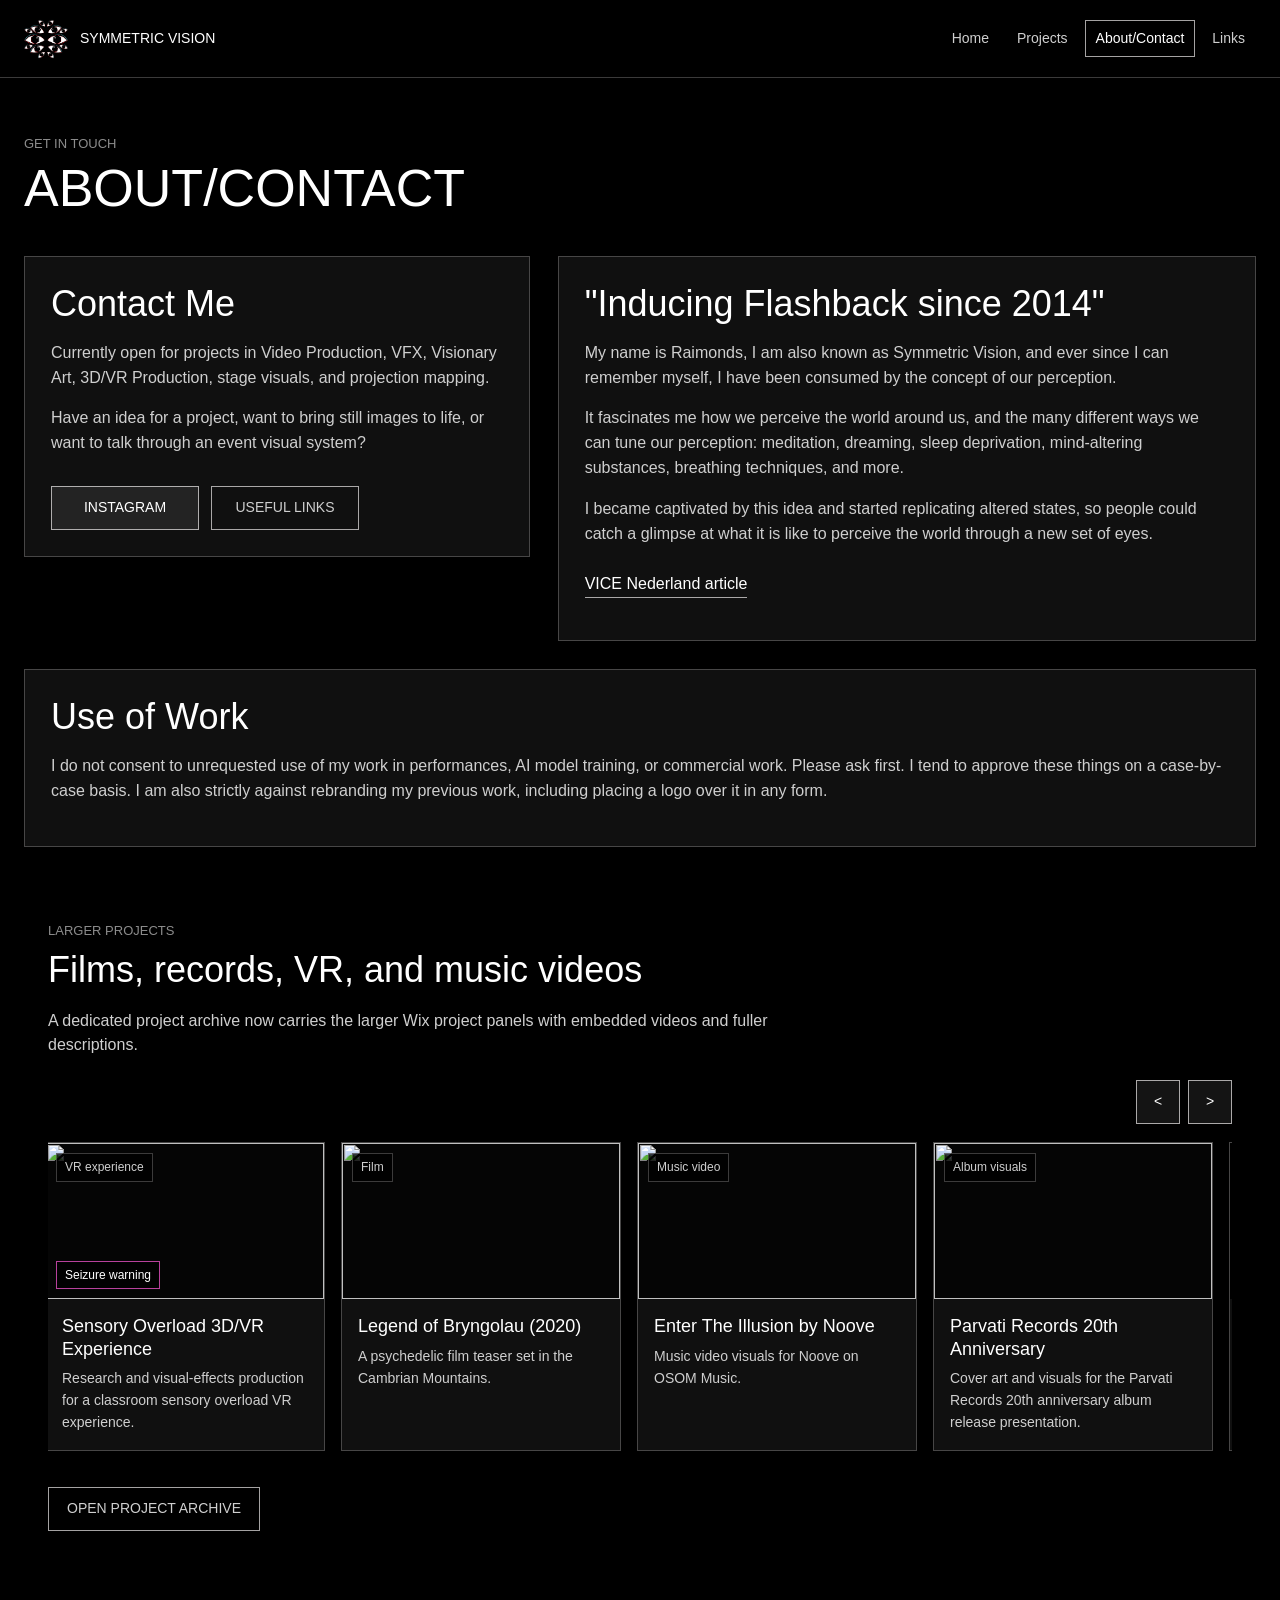
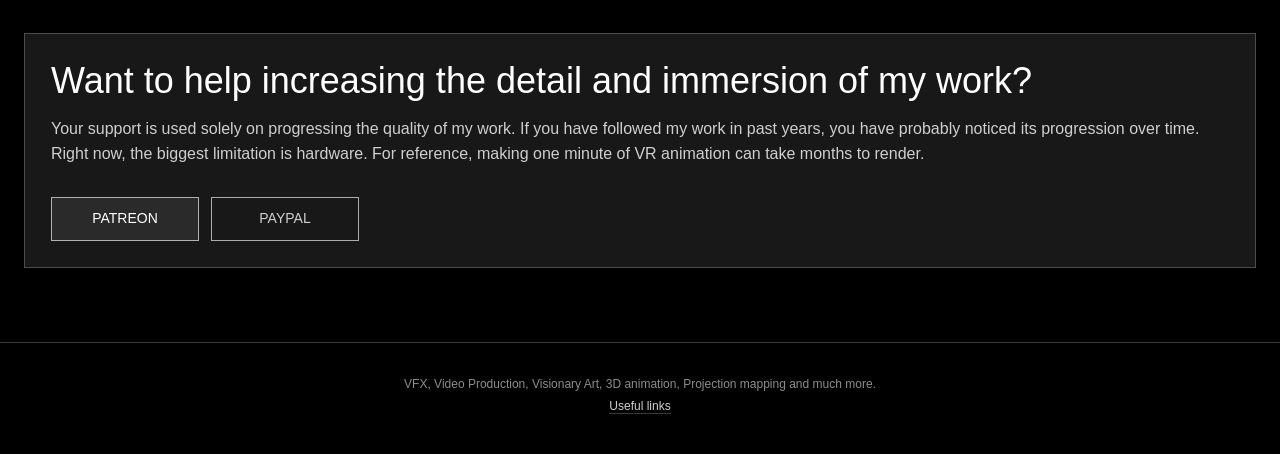
==== about-contact.html @ 10bd8a61 "Handle blocked project video embeds" ====
<!doctype html>
<html lang="en">
  <head>
    <meta charset="utf-8">
    <meta name="viewport" content="width=device-width, initial-scale=1">
    <title>About/Contact | Symmetric Vision</title>
    <meta name="description" content="About Symmetric Vision and contact links for projects in video production, VFX, visionary art, 3D, VR, and projection mapping.">
    <link rel="icon" href="Symmetric%20Vision%20logo.png">
    <link rel="stylesheet" href="styles.css?v=20260602-projects-embed-fallback">
    <script src="scripts/video-carousel.js?v=20260602-projects-page-2" defer></script>
  </head>
  <body>
    <a class="skip-link" href="#main">Skip to content</a>
    <header class="site-header">
      <a class="site-mark" href="index.html" aria-label="Symmetric Vision home">
        <img src="Symmetric%20Vision%20logo.png" alt="">
        <span>Symmetric Vision</span>
      </a>
      <nav class="site-nav" aria-label="Primary">
        <a href="index.html">Home</a>
        <a href="projects.html">Projects</a>
        <a href="about-contact.html" aria-current="page">About/Contact</a>
        <a href="links.html">Links</a>
      </nav>
    </header>

    <main id="main" class="page-shell">
      <section class="page-title">
        <p class="eyebrow">Get in Touch</p>
        <h1>About/Contact</h1>
      </section>

      <section class="contact-grid">
        <div class="contact-card">
          <h2>Contact Me</h2>
          <p>Currently open for projects in Video Production, VFX, Visionary Art, 3D/VR Production, stage visuals, and projection mapping.</p>
          <p>Have an idea for a project, want to bring still images to life, or want to talk through an event visual system?</p>
          <div class="button-row">
            <a class="button-link" href="https://www.instagram.com/inner.reflection/" target="_blank" rel="noopener noreferrer">Instagram</a>
            <a class="button-link button-link--quiet" href="links.html">Useful links</a>
          </div>
        </div>

        <article class="bio-copy">
          <h2>"Inducing Flashback since 2014"</h2>
          <p>My name is Raimonds, I am also known as Symmetric Vision, and ever since I can remember myself, I have been consumed by the concept of our perception.</p>
          <p>It fascinates me how we perceive the world around us, and the many different ways we can tune our perception: meditation, dreaming, sleep deprivation, mind-altering substances, breathing techniques, and more.</p>
          <p>I became captivated by this idea and started replicating altered states, so people could catch a glimpse at what it is like to perceive the world through a new set of eyes.</p>
          <p><a class="text-link" href="https://www.vice.com/nl/article/a3q3v4/gifjes-hoe-psychedelische-trip-eruitziet" target="_blank" rel="noopener noreferrer">VICE Nederland article</a></p>
        </article>
      </section>

      <section class="rights-note">
        <h2>Use of Work</h2>
        <p>I do not consent to unrequested use of my work in performances, AI model training, or commercial work. Please ask first. I tend to approve these things on a case-by-case basis. I am also strictly against rebranding my previous work, including placing a logo over it in any form.</p>
      </section>

      <section class="section-shell">
        <div class="section-heading">
          <p class="eyebrow">Larger projects</p>
          <h2>Films, records, VR, and music videos</h2>
        </div>
        <p class="section-lede">A dedicated project archive now carries the larger Wix project panels with embedded videos and fuller descriptions.</p>
        <div data-video-carousel="projects"></div>
        <a class="button-link button-link--quiet section-action" href="projects.html">Open project archive</a>
      </section>

      <section class="support-section">
        <h2>Want to help increasing the detail and immersion of my work?</h2>
        <p>Your support is used solely on progressing the quality of my work. If you have followed my work in past years, you have probably noticed its progression over time. Right now, the biggest limitation is hardware. For reference, making one minute of VR animation can take months to render.</p>
        <div class="button-row">
          <a class="button-link" href="https://www.patreon.com/symmetricvision" target="_blank" rel="noopener noreferrer">Patreon</a>
          <a class="button-link button-link--quiet" href="https://paypal.me/envisionsymmetry" target="_blank" rel="noopener noreferrer">PayPal</a>
        </div>
      </section>
    </main>

    <footer class="site-footer">
      <p>VFX, Video Production, Visionary Art, 3D animation, Projection mapping and much more.</p>
      <p><a href="links.html">Useful links</a></p>
    </footer>
  </body>
</html>
---- styles.css ----
:root {
  color-scheme: dark;
  --bg: #000000;
  --surface: #101010;
  --surface-strong: #181818;
  --text: #ffffff;
  --text-soft: #cfcfcf;
  --muted: #8c8c8c;
  --line: rgba(244, 240, 240, 0.24);
  --line-strong: rgba(244, 240, 240, 0.68);
  --cyan: #77f7ff;
  --magenta: #ff5bd8;
  --green: #89ff9a;
  --max: 1320px;
  --gutter: 24px;
}

* {
  box-sizing: border-box;
}

html {
  min-width: 320px;
  background: var(--bg);
}

body {
  margin: 0;
  overflow-x: hidden;
  background: var(--bg);
  color: var(--text);
  font-family: Avenir Next, Avenir, Helvetica Neue, Helvetica, Arial, sans-serif;
  font-size: 16px;
  line-height: 1.55;
}

img,
video {
  max-width: 100%;
  display: block;
}

a {
  color: inherit;
  text-decoration: none;
}

a:hover {
  color: var(--text);
}

:focus-visible {
  outline: 2px solid var(--cyan);
  outline-offset: 4px;
}

.skip-link {
  position: fixed;
  left: 16px;
  top: 16px;
  z-index: 100;
  padding: 10px 14px;
  background: var(--text);
  color: var(--bg);
  transform: translateY(-160%);
}

.skip-link:focus {
  transform: translateY(0);
}

.site-header {
  position: sticky;
  top: 0;
  z-index: 30;
  display: flex;
  align-items: center;
  justify-content: space-between;
  gap: 20px;
  min-height: 78px;
  padding: 14px max(var(--gutter), calc((100vw - var(--max)) / 2));
  border-bottom: 1px solid var(--line);
  background: rgba(0, 0, 0, 0.88);
  backdrop-filter: blur(10px);
}

.site-mark {
  display: inline-flex;
  align-items: center;
  gap: 12px;
  min-width: 0;
  font-size: 14px;
  text-transform: uppercase;
}

.site-mark img {
  width: 44px;
  height: 44px;
  object-fit: contain;
}

.site-mark span {
  white-space: nowrap;
}

.site-nav {
  display: flex;
  align-items: center;
  justify-content: flex-end;
  gap: 6px;
  flex-wrap: wrap;
}

.site-nav a {
  min-height: 36px;
  display: inline-flex;
  align-items: center;
  padding: 7px 10px;
  border: 1px solid transparent;
  color: var(--text-soft);
  font-size: 14px;
}

.site-nav a:hover,
.site-nav a[aria-current="page"] {
  border-color: var(--line-strong);
  color: var(--text);
}

.hero {
  position: relative;
  min-height: 78svh;
  overflow: hidden;
  display: grid;
  place-items: center;
  border-bottom: 1px solid var(--line);
}

.hero__video,
.hero__shade {
  position: absolute;
  inset: 0;
  width: 100%;
  height: 100%;
}

.hero__video {
  object-fit: cover;
  opacity: 1;
  filter: saturate(1.55) contrast(1.18) brightness(1.08);
}

.hero__shade {
  background: rgba(0, 0, 0, 0.18);
}

.hero__content {
  position: relative;
  z-index: 1;
  width: min(760px, calc(100% - 40px));
  margin: 64px auto;
  text-align: center;
}

.hero__logo {
  width: 176px;
  height: 176px;
  object-fit: contain;
  margin: 0 auto 28px;
}

.hero h1,
.page-title h1,
.link-hub h1 {
  margin: 0;
  font-weight: 300;
  font-size: 64px;
  line-height: 1;
  text-transform: uppercase;
}

.hero h1 {
  text-shadow:
    -0.08em -0.055em 0 rgba(105, 0, 0, 0.56),
    0.07em 0.06em 0 rgba(0, 72, 88, 0.62),
    0 2px 18px rgba(0, 0, 0, 0.82);
}

.hero p {
  text-shadow: 0 2px 18px rgba(0, 0, 0, 0.82);
}

.hero p {
  margin: 18px 0 0;
  color: var(--text-soft);
  font-size: 20px;
}

.hero__actions,
.button-row {
  display: flex;
  justify-content: center;
  align-items: center;
  gap: 12px;
  flex-wrap: wrap;
  margin-top: 30px;
}

.button-link,
.carousel-button {
  min-height: 44px;
  display: inline-flex;
  align-items: center;
  justify-content: center;
  border: 1px solid var(--line-strong);
  background: rgba(255, 255, 255, 0.08);
  color: var(--text);
  font: inherit;
  font-size: 14px;
  cursor: pointer;
  transition: background 160ms ease, border-color 160ms ease, transform 160ms ease;
}

.button-link {
  min-width: 148px;
  padding: 10px 18px;
  text-transform: uppercase;
}

.button-link--quiet {
  background: transparent;
  color: var(--text-soft);
}

.button-link:hover,
.carousel-button:hover {
  background: rgba(255, 255, 255, 0.16);
  border-color: var(--text);
}

.notice-band {
  max-width: var(--max);
  margin: 0 auto;
  padding: 18px var(--gutter);
  color: var(--text-soft);
  font-size: 14px;
}

.notice-band p {
  margin: 0;
  padding: 12px 16px;
  border: 1px solid rgba(255, 91, 216, 0.46);
  background: rgba(255, 91, 216, 0.08);
}

.section-shell,
.page-shell,
.split-section,
.links-page {
  max-width: var(--max);
  margin: 0 auto;
  padding: 74px var(--gutter);
}

.section-heading {
  margin-bottom: 18px;
}

.section-lede,
.page-lede {
  max-width: 760px;
  margin: 0 0 22px;
  color: var(--text-soft);
}

.section-action {
  margin-top: 18px;
}

.section-heading h2,
.split-section h2,
.contact-card h2,
.bio-copy h2,
.rights-note h2,
.support-section h2,
.project-showcase__content h2 {
  margin: 0;
  font-weight: 300;
  font-size: 36px;
  line-height: 1.16;
}

.eyebrow {
  margin: 0 0 8px;
  color: var(--muted);
  font-size: 13px;
  text-transform: uppercase;
}

.video-carousel {
  position: relative;
}

.video-carousel--shorts .video-carousel__track {
  grid-auto-columns: minmax(190px, 21%);
}

.video-carousel--shorts .video-card__body h3 {
  font-size: 16px;
}

.carousel-toolbar {
  display: flex;
  justify-content: flex-end;
  gap: 8px;
  margin: 0 0 16px;
}

.carousel-button {
  width: 44px;
  padding: 0;
}

.project-showcase {
  display: grid;
  gap: 18px;
}

.project-showcase__stage {
  display: grid;
  grid-template-columns: minmax(0, 1.35fr) minmax(360px, 0.65fr);
  gap: 34px;
  align-items: center;
  padding: 28px;
  border: 1px solid var(--line);
  background: var(--surface);
}

.project-showcase__media {
  position: relative;
  aspect-ratio: 16 / 9;
  overflow: hidden;
  background: #050505;
}

.project-showcase__media-link,
.project-showcase__media-link img,
.project-showcase__player,
.project-showcase__player iframe {
  position: absolute;
  inset: 0;
  width: 100%;
  height: 100%;
}

.project-showcase__media-link {
  display: block;
  color: inherit;
}

.project-showcase__media-link img {
  object-fit: cover;
}

.project-showcase__media-link--external img {
  opacity: 0.76;
}

.project-showcase__media-link--external::before {
  content: "";
  position: absolute;
  inset: 0;
  background: rgba(0, 0, 0, 0.2);
}

.project-showcase__external-cta {
  position: absolute;
  left: 50%;
  top: 50%;
  display: inline-flex;
  align-items: center;
  gap: 10px;
  min-height: 44px;
  padding: 10px 16px;
  border: 1px solid var(--line-strong);
  background: rgba(0, 0, 0, 0.72);
  color: var(--text);
  font-size: 15px;
  text-transform: uppercase;
  transform: translate(-50%, -50%);
  transition: border-color 160ms ease, background-color 160ms ease;
}

.project-showcase__external-cta::before {
  content: "";
  width: 0;
  height: 0;
  border-block: 8px solid transparent;
  border-left: 13px solid currentColor;
}

.project-showcase__media-link--external:hover .project-showcase__external-cta,
.project-showcase__media-link--external:focus-visible .project-showcase__external-cta {
  border-color: var(--text);
  background: rgba(0, 0, 0, 0.86);
}

.project-showcase__player {
  z-index: 1;
  opacity: 0;
  pointer-events: none;
  transition: opacity 160ms ease;
}

.project-showcase__media.is-previewing .project-showcase__player {
  opacity: 1;
}

.project-showcase__player iframe {
  border: 0;
}

.project-showcase__content {
  min-width: 0;
  display: flex;
  flex-direction: column;
  justify-content: flex-start;
  padding: 0;
}

.project-showcase__summary {
  color: var(--text);
  font-size: 18px;
}

.project-showcase__content p:not(.eyebrow) {
  color: var(--text-soft);
  font-size: 15px;
  line-height: 1.45;
}

.project-showcase__content .button-link {
  align-self: flex-start;
  margin-top: 12px;
}

.project-showcase__controls {
  display: flex;
  justify-content: flex-end;
  gap: 8px;
}

.project-selector {
  display: grid;
  grid-template-columns: repeat(6, minmax(0, 1fr));
  gap: 10px;
}

.project-selector__button {
  min-height: 112px;
  display: grid;
  align-content: start;
  gap: 8px;
  padding: 14px;
  border: 1px solid var(--line);
  background: var(--surface);
  color: var(--text-soft);
  font: inherit;
  text-align: left;
  cursor: pointer;
}

.project-selector__button span,
.project-selector__button em {
  color: var(--muted);
  font-size: 12px;
  font-style: normal;
}

.project-selector__button strong {
  color: var(--text);
  font-size: 15px;
  font-weight: 400;
  line-height: 1.25;
}

.project-selector__button.is-active,
.project-selector__button:hover {
  border-color: var(--line-strong);
  background: var(--surface-strong);
}

.video-carousel__track {
  display: grid;
  grid-auto-flow: column;
  grid-auto-columns: minmax(280px, 34%);
  gap: 16px;
  overflow-x: auto;
  overscroll-behavior-inline: contain;
  scroll-padding-inline: 2px;
  padding: 2px 2px 18px;
}

.video-carousel__track::-webkit-scrollbar {
  height: 8px;
}

.video-carousel__track::-webkit-scrollbar-track {
  background: var(--surface);
}

.video-carousel__track::-webkit-scrollbar-thumb {
  background: var(--line-strong);
}

.video-card {
  min-width: 0;
  display: grid;
  grid-template-rows: auto 1fr;
  border: 1px solid var(--line);
  background: var(--surface);
  transition: border-color 160ms ease, transform 160ms ease;
}

.video-card:hover,
.video-card:focus-visible {
  border-color: var(--text);
}

.video-card__media {
  position: relative;
  aspect-ratio: var(--card-ratio, 16 / 9);
  overflow: hidden;
  background: #050505;
}

.video-card__media img,
.video-card__media video,
.video-card__player,
.video-card__player iframe {
  position: absolute;
  inset: 0;
  width: 100%;
  height: 100%;
}

.video-card__media img,
.video-card__media video {
  object-fit: cover;
}

.video-card__media video,
.video-card__player {
  opacity: 0;
  pointer-events: none;
  transition: opacity 160ms ease;
}

.video-card.is-previewing .video-card__media video,
.video-card.is-previewing .video-card__player {
  opacity: 1;
}

.video-card__player iframe {
  border: 0;
  pointer-events: none;
}

.video-card__badge,
.video-card__warning {
  position: absolute;
  z-index: 2;
  left: 10px;
  display: inline-flex;
  align-items: center;
  min-height: 26px;
  padding: 4px 8px;
  background: rgba(0, 0, 0, 0.74);
  border: 1px solid var(--line);
  font-size: 12px;
}

.video-card__badge {
  top: 10px;
  color: var(--text-soft);
}

.video-card__warning {
  bottom: 10px;
  color: var(--text);
  border-color: rgba(255, 91, 216, 0.72);
}

.video-card__body {
  display: grid;
  align-content: start;
  gap: 8px;
  padding: 16px;
}

.video-card__body h3 {
  margin: 0;
  font-size: 18px;
  line-height: 1.25;
  font-weight: 400;
}

.video-card__body p {
  margin: 0;
  color: var(--text-soft);
  font-size: 14px;
}

.split-section {
  display: grid;
  grid-template-columns: minmax(280px, 0.92fr) minmax(0, 1.08fr);
  gap: 48px;
  align-items: center;
}

.split-section--story {
  grid-template-columns: minmax(0, 1.28fr) minmax(420px, 0.72fr);
  gap: 48px;
  align-items: stretch;
}

.split-section__media {
  min-width: 0;
  border: 1px solid var(--line);
  background: var(--surface);
}

.split-section__copy {
  min-width: 0;
}

.split-section__media img {
  width: 100%;
  aspect-ratio: 1;
  object-fit: cover;
}

.split-section__media--video {
  aspect-ratio: 16 / 9;
  overflow: hidden;
  border: 0;
  background: #050505;
}

.inline-video {
  position: relative;
  width: 100%;
  height: 100%;
  background: #050505;
  overflow: hidden;
  border: 1px solid var(--line-strong);
}

.inline-video img,
.inline-video iframe {
  position: absolute;
  inset: 0;
  width: 100%;
  height: 100%;
}

.inline-video img {
  object-fit: cover;
  opacity: 0.86;
}

.inline-video iframe {
  left: -1px;
  width: calc(100% + 2px);
  border: 0;
  display: block;
}

.split-section__copy p:not(.eyebrow),
.contact-card p,
.bio-copy p,
.rights-note p,
.support-section p {
  color: var(--text-soft);
}

.story-quote {
  margin-top: 14px;
  font-size: 18px;
}

.split-section__copy .button-link {
  margin-top: 16px;
}

.split-section--story .split-section__copy {
  height: 100%;
  display: flex;
  flex-direction: column;
  justify-content: space-between;
}

.split-section--story .split-section__copy h2 {
  font-size: 32px;
}

.split-section--story .split-section__copy p:not(.story-quote) {
  margin-top: 10px;
  font-size: 15px;
  line-height: 1.38;
}

.split-section--story .split-section__copy .button-link {
  align-self: flex-start;
}

.text-link {
  display: inline-flex;
  margin-top: 10px;
  border-bottom: 1px solid var(--line-strong);
  color: var(--text);
}

.page-shell {
  padding-top: 56px;
}

.page-title {
  margin-bottom: 42px;
}

.page-title h1,
.link-hub h1 {
  font-size: 52px;
}

.contact-grid {
  display: grid;
  grid-template-columns: minmax(280px, 0.84fr) minmax(0, 1.16fr);
  gap: 28px;
  align-items: start;
}

.contact-card,
.bio-copy,
.rights-note,
.support-section {
  border: 1px solid var(--line);
  background: var(--surface);
  padding: 26px;
}

.contact-card .button-row,
.support-section .button-row {
  justify-content: flex-start;
}

.rights-note,
.support-section {
  margin-top: 28px;
}

.support-section {
  background: var(--surface-strong);
}

.links-page {
  min-height: calc(100svh - 170px);
  display: grid;
  place-items: start center;
}

.link-hub {
  width: min(520px, 100%);
  text-align: center;
}

.link-hub img {
  width: 132px;
  height: 132px;
  object-fit: contain;
  margin: 0 auto 22px;
}

.link-list {
  display: grid;
  gap: 12px;
  margin-top: 30px;
}

.link-list a {
  min-height: 48px;
  display: flex;
  align-items: center;
  justify-content: center;
  border: 1px solid var(--line-strong);
  background: rgba(255, 255, 255, 0.03);
  color: var(--text);
  text-transform: uppercase;
  font-size: 14px;
}

.link-list a:hover {
  border-color: var(--text);
  background: rgba(255, 255, 255, 0.1);
}

.instagram-link {
  min-height: 86px;
  width: min(420px, 100%);
  display: flex;
  align-items: center;
  justify-content: space-between;
  gap: 20px;
  padding: 18px 20px;
  border: 1px solid var(--line-strong);
  background: var(--surface);
}

.instagram-link span {
  color: var(--text-soft);
}

.instagram-link strong {
  font-weight: 400;
  text-transform: uppercase;
}

.instagram-link:hover {
  border-color: var(--text);
  background: var(--surface-strong);
}

.site-footer {
  border-top: 1px solid var(--line);
  padding: 28px var(--gutter) 34px;
  color: var(--muted);
  text-align: center;
  font-size: 12px;
}

.site-footer p {
  margin: 4px 0;
}

.site-footer a {
  color: var(--text-soft);
  border-bottom: 1px solid var(--line);
}

@media (max-width: 900px) {
  .site-header {
    align-items: flex-start;
    flex-direction: column;
    gap: 12px;
  }

  .site-nav {
    justify-content: flex-start;
  }

  .hero {
    min-height: 76svh;
  }

  .hero h1 {
    font-size: 42px;
  }

  .hero p {
    font-size: 18px;
  }

  .hero__logo {
    width: 136px;
    height: 136px;
  }

  .section-heading {
    display: block;
  }

  .carousel-toolbar {
    margin: 0 0 14px;
    justify-content: flex-start;
  }

  .video-carousel__track {
    grid-auto-columns: minmax(250px, 84%);
  }

  .video-carousel--shorts .video-carousel__track {
    grid-auto-columns: minmax(180px, 64%);
  }

  .project-showcase__stage {
    grid-template-columns: 1fr;
    padding: 0;
    min-height: 0;
  }

  .project-showcase__media {
    aspect-ratio: 16 / 9;
    min-height: 0;
  }

  .project-showcase__content {
    padding: 24px;
  }

  .project-showcase__controls {
    justify-content: flex-start;
  }

  .project-selector {
    grid-template-columns: repeat(2, minmax(0, 1fr));
  }

  .split-section,
  .contact-grid {
    grid-template-columns: 1fr;
  }
}

@media (max-width: 560px) {
  :root {
    --gutter: 18px;
  }

  body {
    font-size: 15px;
  }

  .site-header {
    min-height: 0;
  }

  .site-mark span {
    font-size: 12px;
  }

  .site-nav {
    width: 100%;
    display: grid;
    grid-template-columns: repeat(2, minmax(0, 1fr));
  }

  .site-nav a {
    justify-content: center;
    min-width: 0;
    padding-inline: 6px;
    font-size: 12px;
  }

  .hero h1,
  .page-title h1,
  .link-hub h1 {
    font-size: 34px;
  }

  .section-shell,
  .page-shell,
  .split-section,
  .links-page {
    padding-top: 54px;
    padding-bottom: 54px;
  }

  .section-heading h2,
  .split-section h2,
  .contact-card h2,
  .bio-copy h2,
  .rights-note h2,
  .support-section h2,
  .project-showcase__content h2 {
    font-size: 28px;
  }

  .contact-card,
  .bio-copy,
  .rights-note,
  .support-section {
    padding: 20px;
  }

  .button-link {
    width: 100%;
  }

  .instagram-link {
    align-items: flex-start;
    flex-direction: column;
  }

  .project-selector {
    grid-template-columns: 1fr;
  }
}

@media (prefers-reduced-motion: reduce) {
  *,
  *::before,
  *::after {
    scroll-behavior: auto !important;
    transition-duration: 0.01ms !important;
    animation-duration: 0.01ms !important;
  }
}
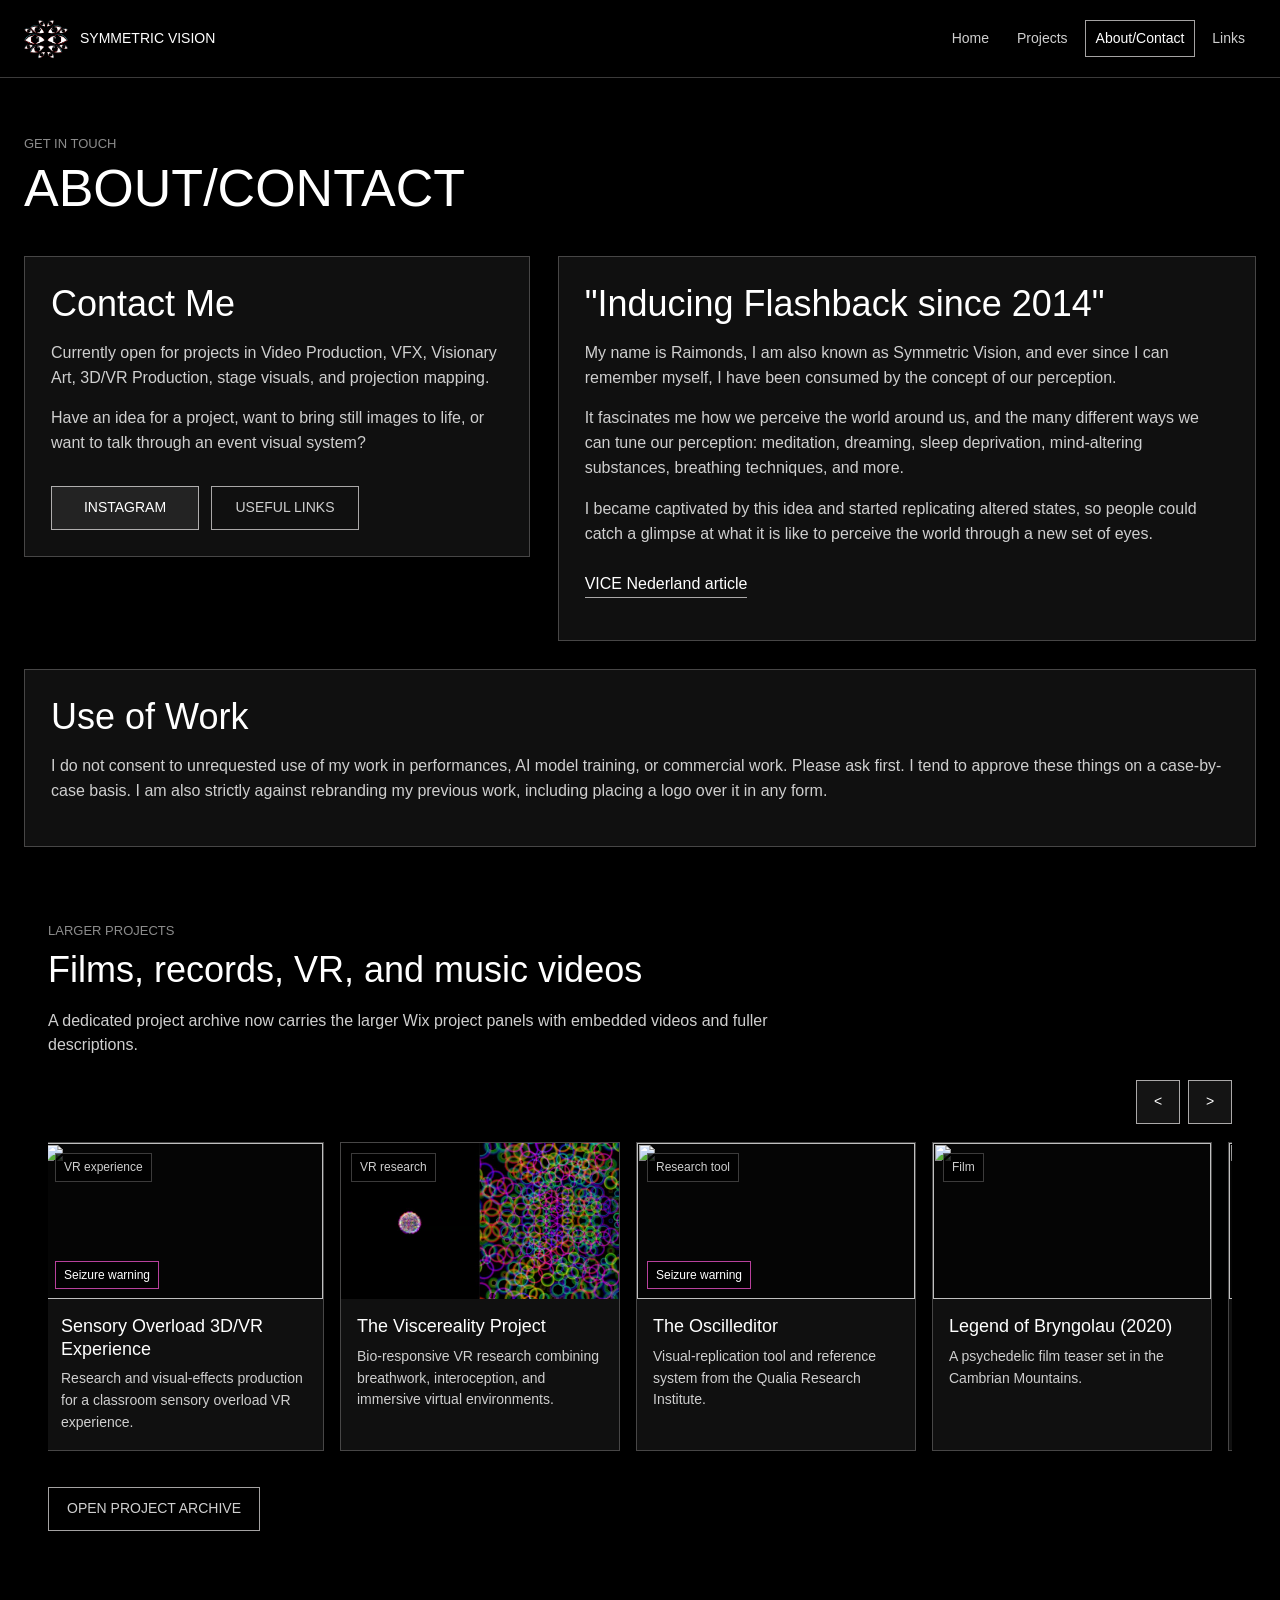
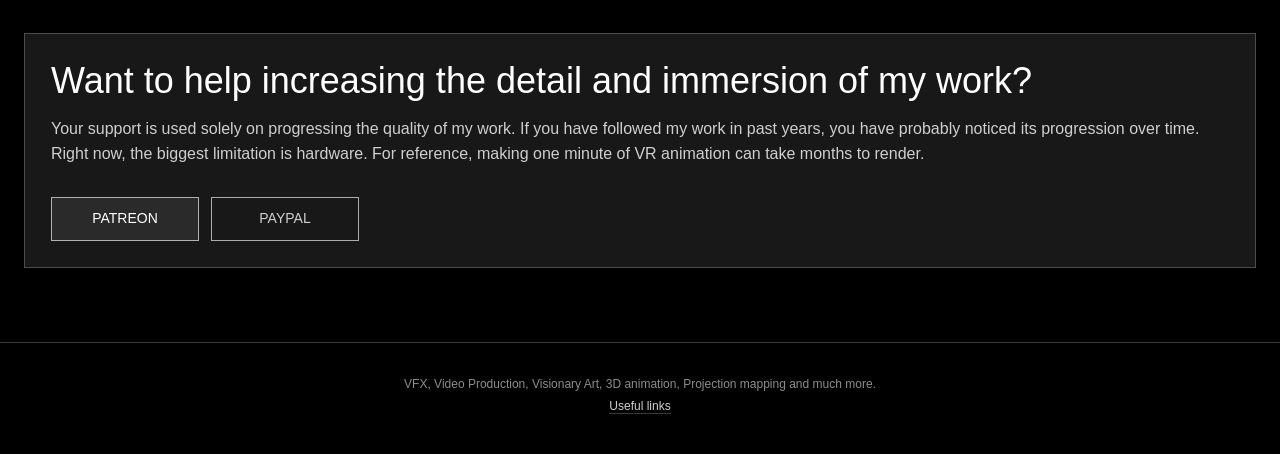
==== commit c6b138e3: "Add Viscereality and Oscilleditor projects" ====
--- a/about-contact.html
+++ b/about-contact.html
@@ -6,7 +6,7 @@
     <title>About/Contact | Symmetric Vision</title>
     <meta name="description" content="About Symmetric Vision and contact links for projects in video production, VFX, visionary art, 3D, VR, and projection mapping.">
     <link rel="icon" href="Symmetric%20Vision%20logo.png">
-    <link rel="stylesheet" href="styles.css?v=20260602-projects-embed-fallback">
+    <link rel="stylesheet" href="styles.css?v=20260602-projects-viscereality-loop">
     <script src="scripts/video-carousel.js?v=20260602-projects-page-2" defer></script>
   </head>
   <body>
--- a/styles.css
+++ b/styles.css
@@ -345,6 +345,7 @@
 
 .project-showcase__media-link,
 .project-showcase__media-link img,
+.project-showcase__media-link video,
 .project-showcase__player,
 .project-showcase__player iframe {
   position: absolute;
@@ -360,6 +361,17 @@
 
 .project-showcase__media-link img {
   object-fit: cover;
+}
+
+.project-showcase__media-link video {
+  object-fit: cover;
+  opacity: 0;
+  pointer-events: none;
+  transition: opacity 160ms ease;
+}
+
+.project-showcase__media.is-previewing .project-showcase__media-link video {
+  opacity: 1;
 }
 
 .project-showcase__media-link--external img {
@@ -452,7 +464,7 @@
 
 .project-selector {
   display: grid;
-  grid-template-columns: repeat(6, minmax(0, 1fr));
+  grid-template-columns: repeat(4, minmax(0, 1fr));
   gap: 10px;
 }
 
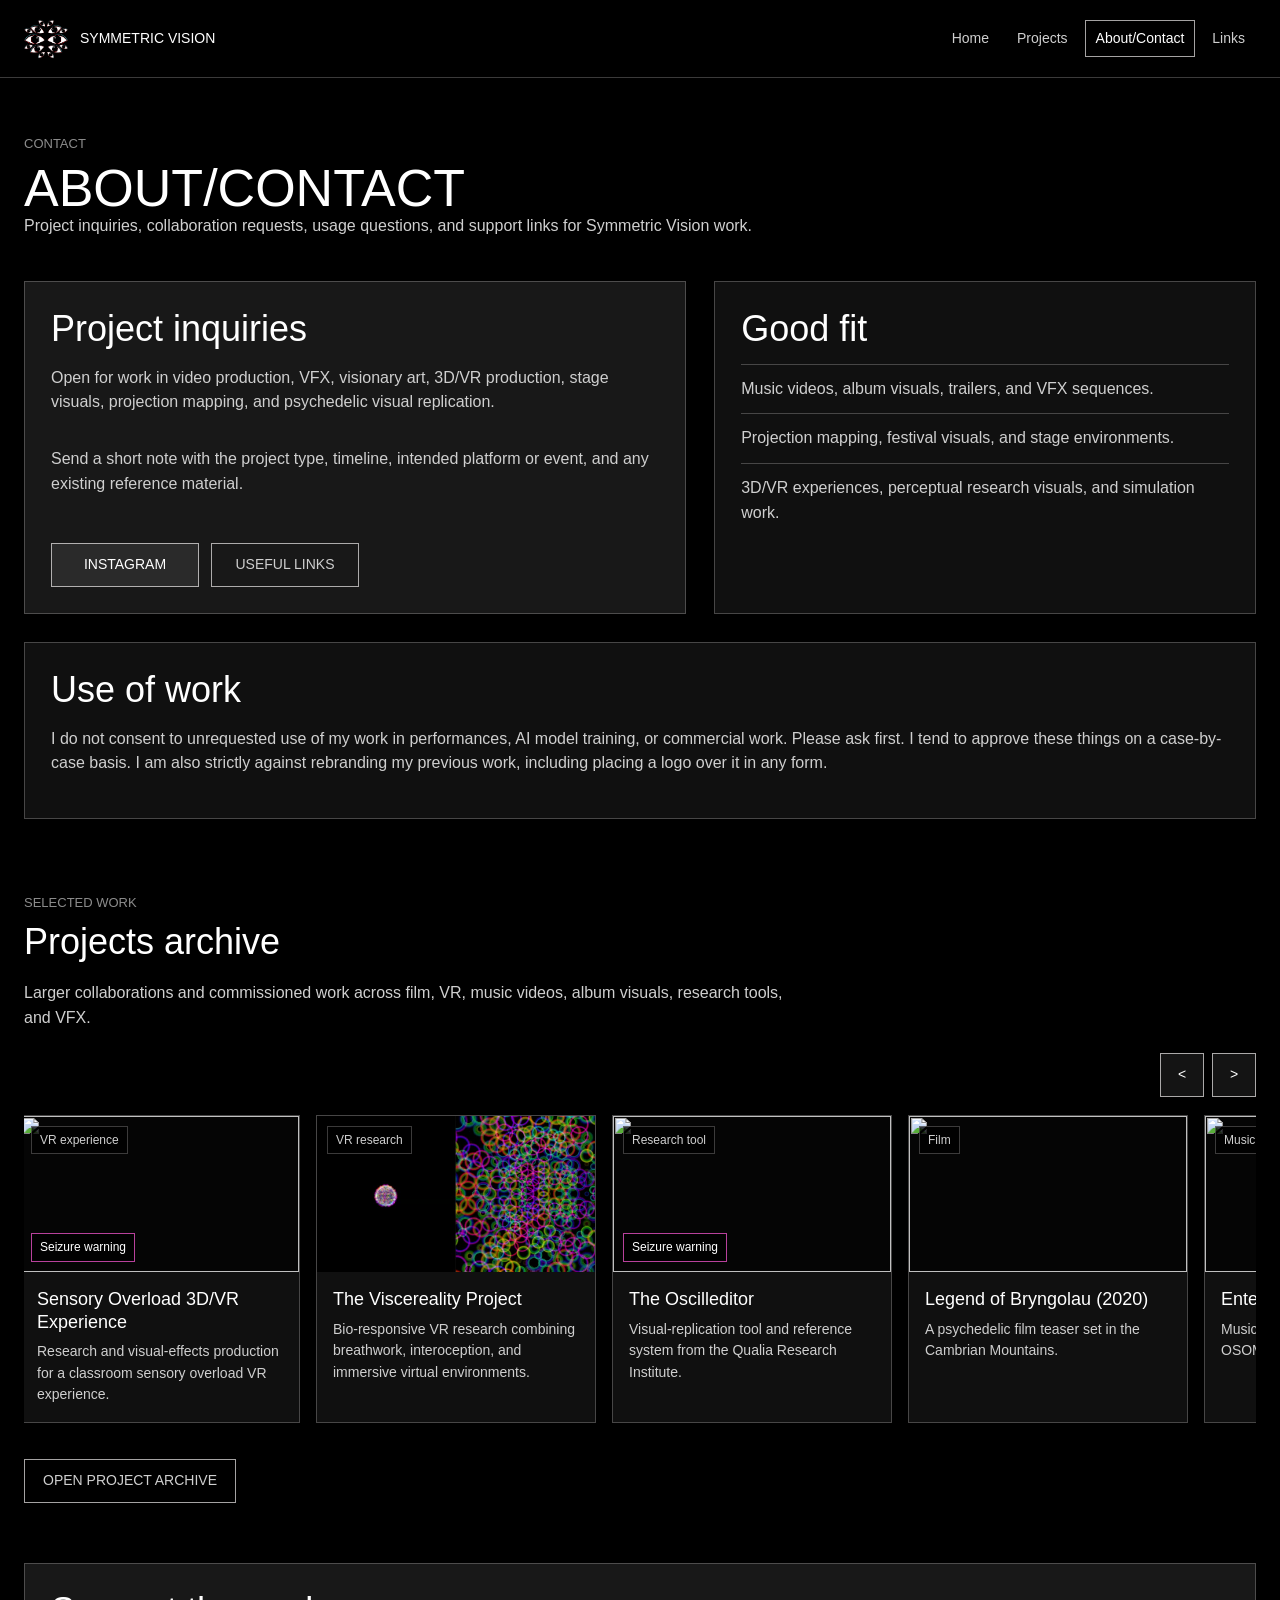
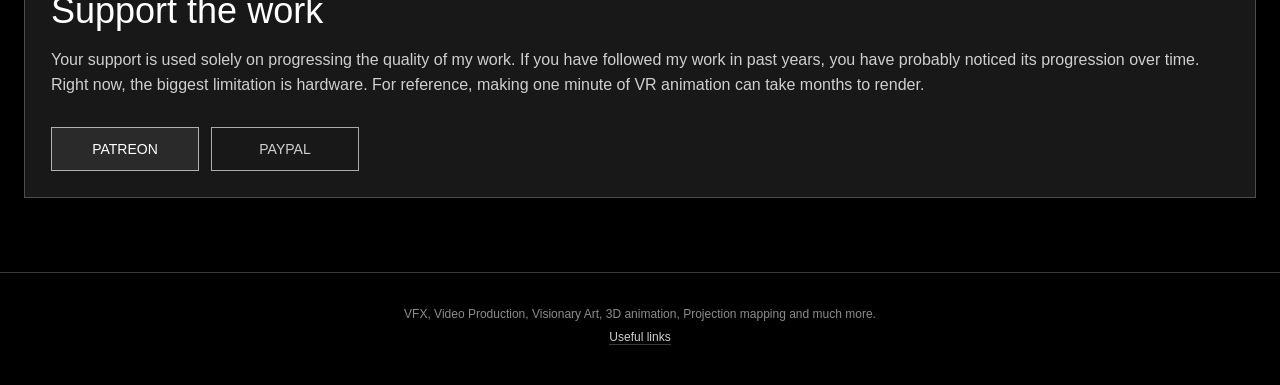
==== commit f4e32b23: "Polish contact page and Vimeo thumbnails" ====
--- a/about-contact.html
+++ b/about-contact.html
@@ -6,7 +6,7 @@
     <title>About/Contact | Symmetric Vision</title>
     <meta name="description" content="About Symmetric Vision and contact links for projects in video production, VFX, visionary art, 3D, VR, and projection mapping.">
     <link rel="icon" href="Symmetric%20Vision%20logo.png">
-    <link rel="stylesheet" href="styles.css?v=20260602-projects-viscereality-loop">
+    <link rel="stylesheet" href="styles.css?v=20260602-contact-thumbnails">
     <script src="scripts/video-carousel.js?v=20260602-projects-page-2" defer></script>
   </head>
   <body>
@@ -25,48 +25,50 @@
     </header>
 
     <main id="main" class="page-shell">
-      <section class="page-title">
-        <p class="eyebrow">Get in Touch</p>
+      <section class="page-title contact-title">
+        <p class="eyebrow">Contact</p>
         <h1>About/Contact</h1>
+        <p class="page-lede">Project inquiries, collaboration requests, usage questions, and support links for Symmetric Vision work.</p>
       </section>
 
-      <section class="contact-grid">
-        <div class="contact-card">
-          <h2>Contact Me</h2>
-          <p>Currently open for projects in Video Production, VFX, Visionary Art, 3D/VR Production, stage visuals, and projection mapping.</p>
-          <p>Have an idea for a project, want to bring still images to life, or want to talk through an event visual system?</p>
+      <section class="contact-grid contact-grid--lead">
+        <article class="contact-card contact-card--primary">
+          <h2>Project inquiries</h2>
+          <p>Open for work in video production, VFX, visionary art, 3D/VR production, stage visuals, projection mapping, and psychedelic visual replication.</p>
+          <p>Send a short note with the project type, timeline, intended platform or event, and any existing reference material.</p>
           <div class="button-row">
             <a class="button-link" href="https://www.instagram.com/inner.reflection/" target="_blank" rel="noopener noreferrer">Instagram</a>
             <a class="button-link button-link--quiet" href="links.html">Useful links</a>
           </div>
-        </div>
+        </article>
 
-        <article class="bio-copy">
-          <h2>"Inducing Flashback since 2014"</h2>
-          <p>My name is Raimonds, I am also known as Symmetric Vision, and ever since I can remember myself, I have been consumed by the concept of our perception.</p>
-          <p>It fascinates me how we perceive the world around us, and the many different ways we can tune our perception: meditation, dreaming, sleep deprivation, mind-altering substances, breathing techniques, and more.</p>
-          <p>I became captivated by this idea and started replicating altered states, so people could catch a glimpse at what it is like to perceive the world through a new set of eyes.</p>
-          <p><a class="text-link" href="https://www.vice.com/nl/article/a3q3v4/gifjes-hoe-psychedelische-trip-eruitziet" target="_blank" rel="noopener noreferrer">VICE Nederland article</a></p>
-        </article>
+        <aside class="contact-card contact-card--scope">
+          <h2>Good fit</h2>
+          <ul class="contact-list">
+            <li>Music videos, album visuals, trailers, and VFX sequences.</li>
+            <li>Projection mapping, festival visuals, and stage environments.</li>
+            <li>3D/VR experiences, perceptual research visuals, and simulation work.</li>
+          </ul>
+        </aside>
       </section>
 
       <section class="rights-note">
-        <h2>Use of Work</h2>
+        <h2>Use of work</h2>
         <p>I do not consent to unrequested use of my work in performances, AI model training, or commercial work. Please ask first. I tend to approve these things on a case-by-case basis. I am also strictly against rebranding my previous work, including placing a logo over it in any form.</p>
       </section>
 
-      <section class="section-shell">
+      <section class="section-shell contact-projects">
         <div class="section-heading">
-          <p class="eyebrow">Larger projects</p>
-          <h2>Films, records, VR, and music videos</h2>
+          <p class="eyebrow">Selected work</p>
+          <h2>Projects archive</h2>
         </div>
-        <p class="section-lede">A dedicated project archive now carries the larger Wix project panels with embedded videos and fuller descriptions.</p>
+        <p class="section-lede">Larger collaborations and commissioned work across film, VR, music videos, album visuals, research tools, and VFX.</p>
         <div data-video-carousel="projects"></div>
         <a class="button-link button-link--quiet section-action" href="projects.html">Open project archive</a>
       </section>
 
       <section class="support-section">
-        <h2>Want to help increasing the detail and immersion of my work?</h2>
+        <h2>Support the work</h2>
         <p>Your support is used solely on progressing the quality of my work. If you have followed my work in past years, you have probably noticed its progression over time. Right now, the biggest limitation is hardware. For reference, making one minute of VR animation can take months to render.</p>
         <div class="button-row">
           <a class="button-link" href="https://www.patreon.com/symmetricvision" target="_blank" rel="noopener noreferrer">Patreon</a>
--- a/styles.css
+++ b/styles.css
@@ -753,6 +753,15 @@
   align-items: start;
 }
 
+.contact-title {
+  max-width: 860px;
+}
+
+.contact-grid--lead {
+  grid-template-columns: minmax(0, 1.1fr) minmax(320px, 0.9fr);
+  align-items: stretch;
+}
+
 .contact-card,
 .bio-copy,
 .rights-note,
@@ -762,6 +771,36 @@
   padding: 26px;
 }
 
+.contact-card--primary,
+.contact-card--scope {
+  display: flex;
+  flex-direction: column;
+}
+
+.contact-card--primary {
+  min-height: 280px;
+  justify-content: space-between;
+  background: var(--surface-strong);
+}
+
+.contact-card--scope {
+  justify-content: flex-start;
+}
+
+.contact-list {
+  display: grid;
+  gap: 12px;
+  margin: 14px 0 0;
+  padding: 0;
+  list-style: none;
+  color: var(--text-soft);
+}
+
+.contact-list li {
+  padding-top: 12px;
+  border-top: 1px solid var(--line);
+}
+
 .contact-card .button-row,
 .support-section .button-row {
   justify-content: flex-start;
@@ -770,6 +809,11 @@
 .rights-note,
 .support-section {
   margin-top: 28px;
+}
+
+.contact-projects {
+  padding-inline: 0;
+  padding-bottom: 32px;
 }
 
 .support-section {
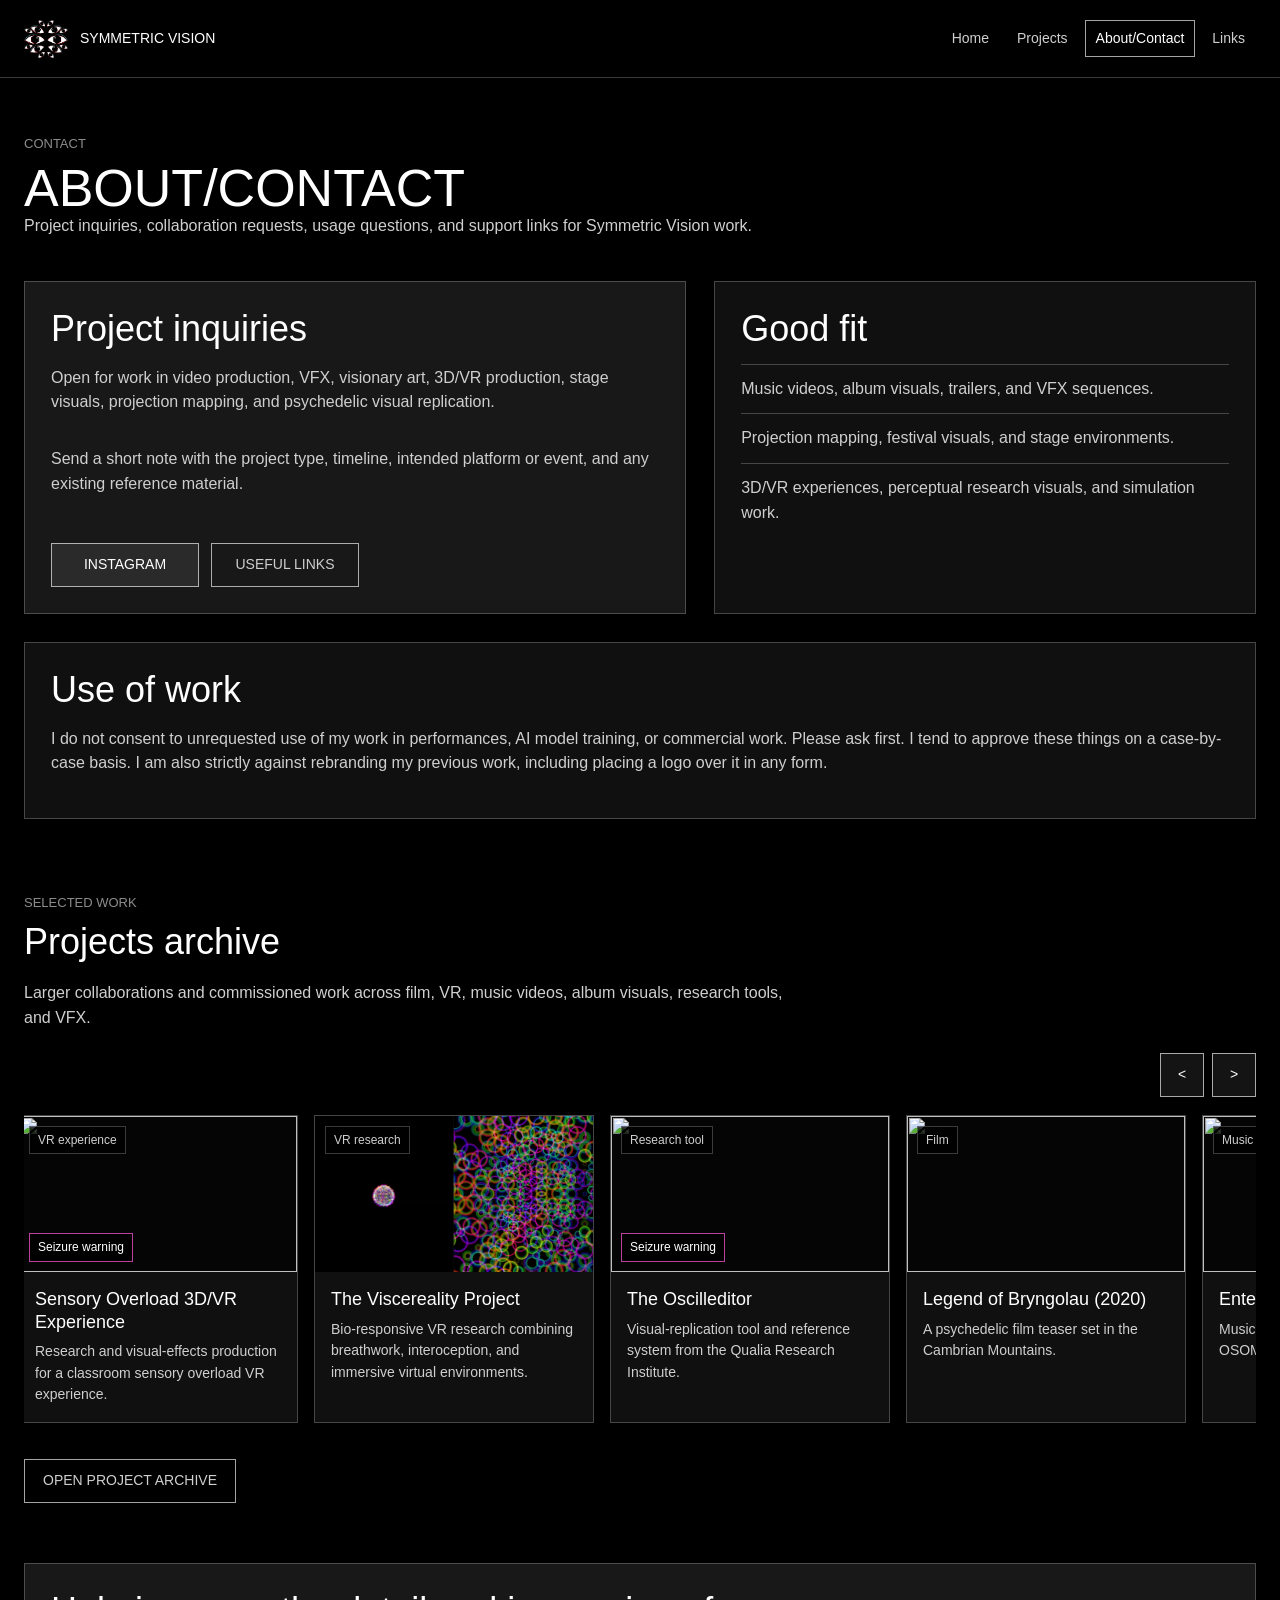
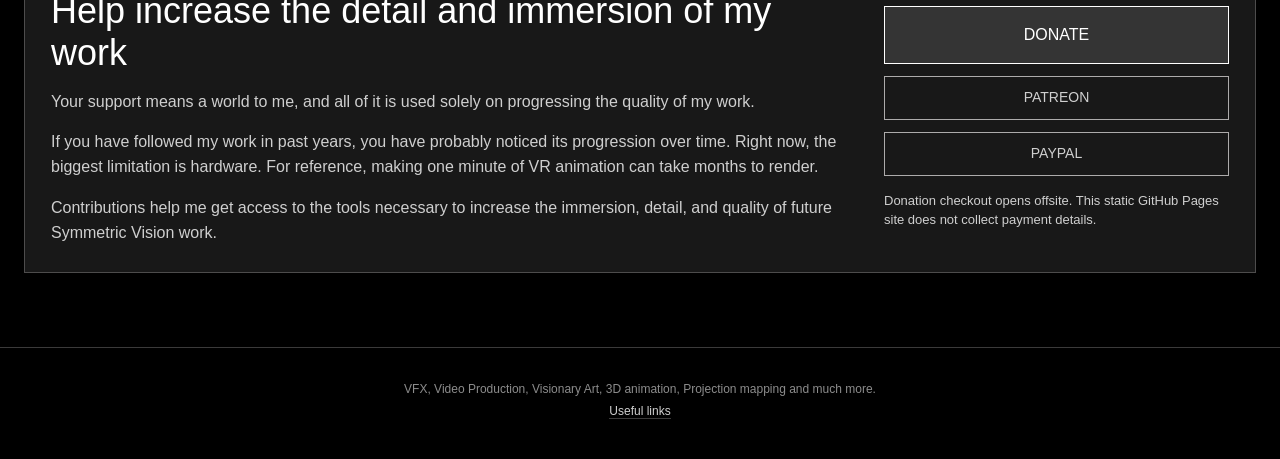
==== commit 542bc9ae: "Add donation support section" ====
--- a/about-contact.html
+++ b/about-contact.html
@@ -6,7 +6,7 @@
     <title>About/Contact | Symmetric Vision</title>
     <meta name="description" content="About Symmetric Vision and contact links for projects in video production, VFX, visionary art, 3D, VR, and projection mapping.">
     <link rel="icon" href="Symmetric%20Vision%20logo.png">
-    <link rel="stylesheet" href="styles.css?v=20260602-contact-thumbnails">
+    <link rel="stylesheet" href="styles.css?v=20260602-support-donate">
     <script src="scripts/video-carousel.js?v=20260602-projects-page-2" defer></script>
   </head>
   <body>
@@ -67,12 +67,18 @@
         <a class="button-link button-link--quiet section-action" href="projects.html">Open project archive</a>
       </section>
 
-      <section class="support-section">
-        <h2>Support the work</h2>
-        <p>Your support is used solely on progressing the quality of my work. If you have followed my work in past years, you have probably noticed its progression over time. Right now, the biggest limitation is hardware. For reference, making one minute of VR animation can take months to render.</p>
-        <div class="button-row">
-          <a class="button-link" href="https://www.patreon.com/symmetricvision" target="_blank" rel="noopener noreferrer">Patreon</a>
+      <section class="support-section support-section--donate">
+        <div class="support-section__copy">
+          <h2>Help increase the detail and immersion of my work</h2>
+          <p>Your support means a world to me, and all of it is used solely on progressing the quality of my work.</p>
+          <p>If you have followed my work in past years, you have probably noticed its progression over time. Right now, the biggest limitation is hardware. For reference, making one minute of VR animation can take months to render.</p>
+          <p>Contributions help me get access to the tools necessary to increase the immersion, detail, and quality of future Symmetric Vision work.</p>
+        </div>
+        <div class="support-section__actions" aria-label="Support links">
+          <a class="button-link support-section__donate" href="https://www.powr.io/checkout_screen?unique_label=8bd8b837_1629712245" target="_blank" rel="noopener noreferrer">Donate</a>
+          <a class="button-link button-link--quiet" href="https://www.patreon.com/symmetricvision" target="_blank" rel="noopener noreferrer">Patreon</a>
           <a class="button-link button-link--quiet" href="https://paypal.me/envisionsymmetry" target="_blank" rel="noopener noreferrer">PayPal</a>
+          <p class="support-section__note">Donation checkout opens offsite. This static GitHub Pages site does not collect payment details.</p>
         </div>
       </section>
     </main>
--- a/styles.css
+++ b/styles.css
@@ -820,6 +820,47 @@
   background: var(--surface-strong);
 }
 
+.support-section--donate {
+  display: grid;
+  grid-template-columns: minmax(0, 1.12fr) minmax(260px, 0.48fr);
+  gap: 28px;
+  align-items: center;
+}
+
+.support-section__copy {
+  max-width: 920px;
+}
+
+.support-section__copy h2 {
+  max-width: 760px;
+}
+
+.support-section__copy p {
+  margin: 16px 0 0;
+}
+
+.support-section__actions {
+  display: grid;
+  gap: 12px;
+}
+
+.support-section__actions .button-link {
+  width: 100%;
+}
+
+.support-section__donate {
+  min-height: 58px;
+  border-color: var(--text);
+  font-size: 16px;
+  background: rgba(255, 255, 255, 0.12);
+}
+
+.support-section__note {
+  margin: 4px 0 0;
+  font-size: 13px;
+  line-height: 1.45;
+}
+
 .links-page {
   min-height: calc(100svh - 170px);
   display: grid;
@@ -973,7 +1014,8 @@
   }
 
   .split-section,
-  .contact-grid {
+  .contact-grid,
+  .support-section--donate {
     grid-template-columns: 1fr;
   }
 }
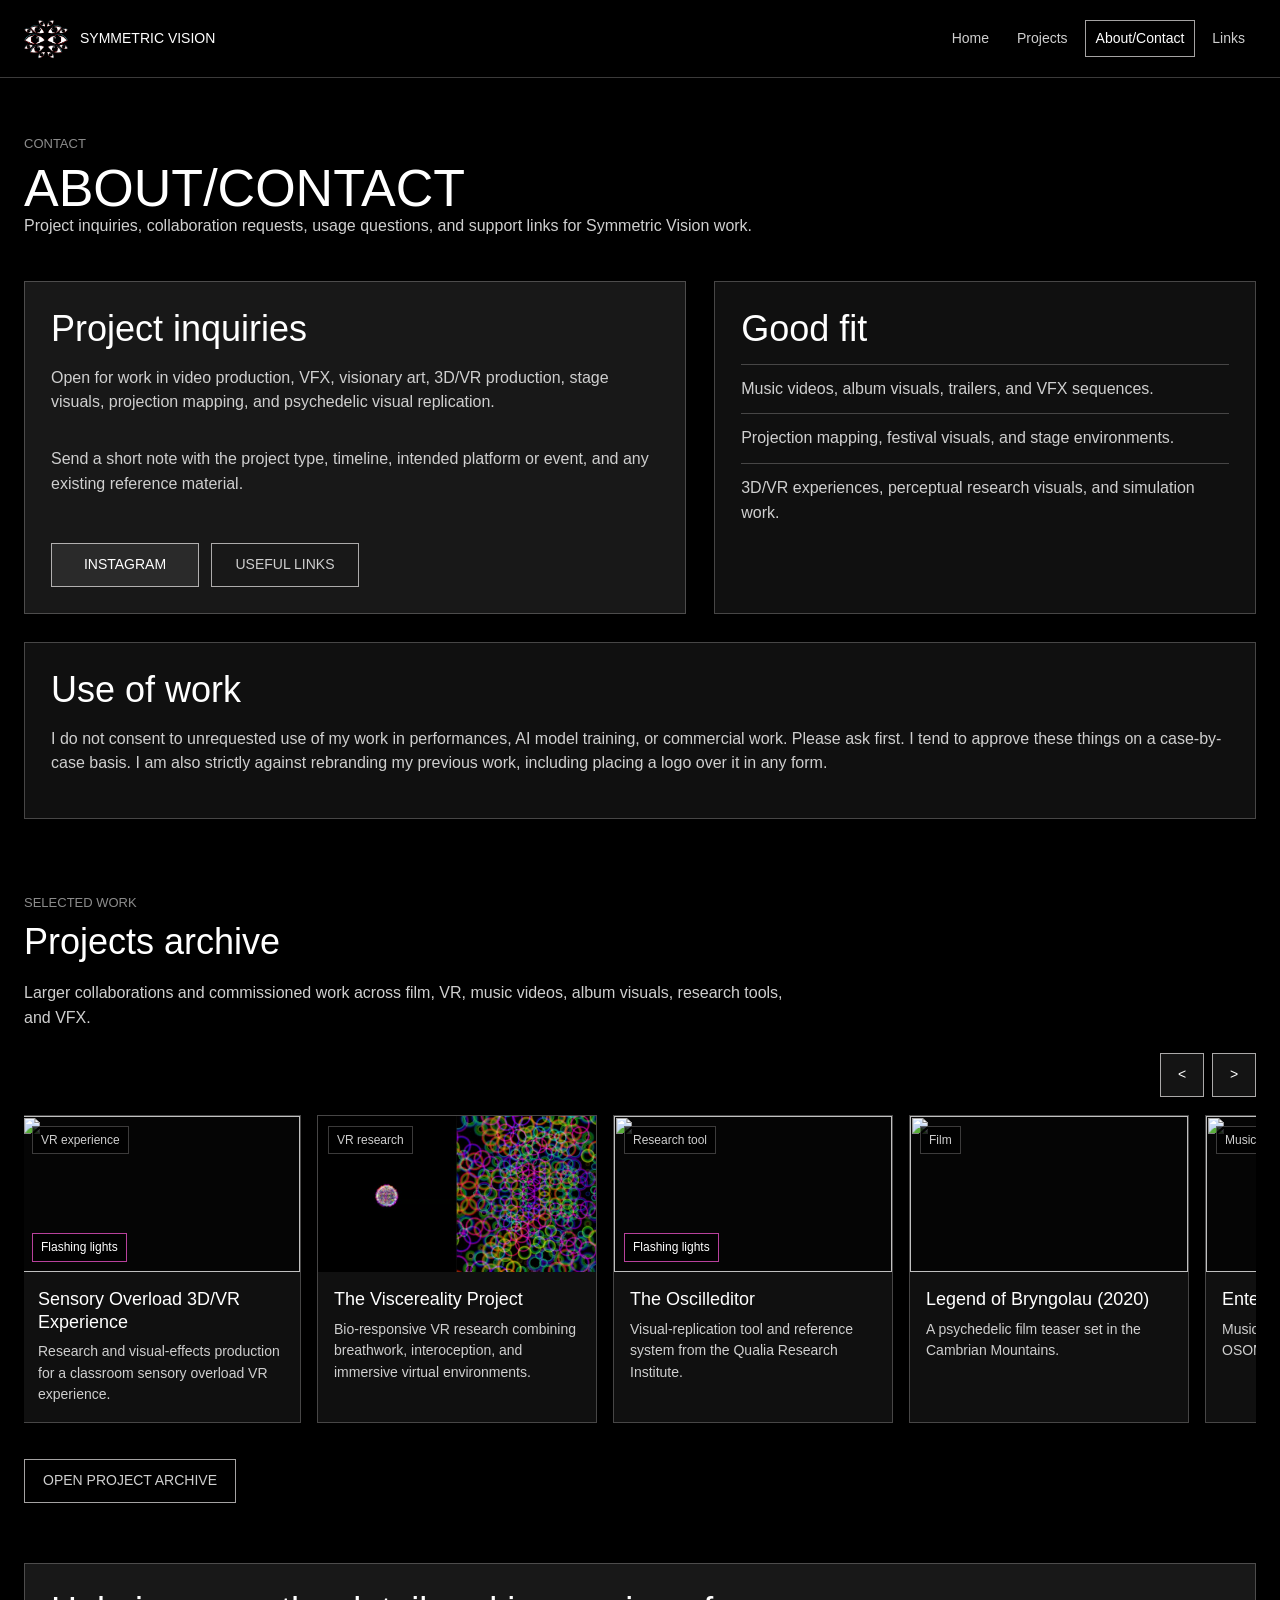
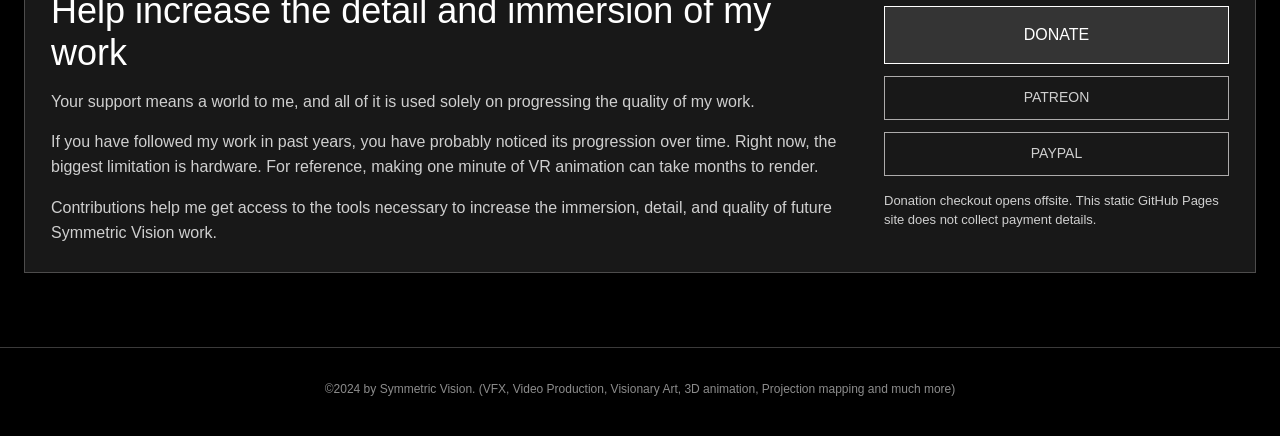
==== commit e07d09f6: "Tighten hero footer and warning details" ====
--- a/about-contact.html
+++ b/about-contact.html
@@ -6,7 +6,7 @@
     <title>About/Contact | Symmetric Vision</title>
     <meta name="description" content="About Symmetric Vision and contact links for projects in video production, VFX, visionary art, 3D, VR, and projection mapping.">
     <link rel="icon" href="Symmetric%20Vision%20logo.png">
-    <link rel="stylesheet" href="styles.css?v=20260602-support-donate">
+    <link rel="stylesheet" href="styles.css?v=20260602-hero-footer-warnings">
     <script src="scripts/video-carousel.js?v=20260602-projects-page-2" defer></script>
   </head>
   <body>
@@ -84,8 +84,7 @@
     </main>
 
     <footer class="site-footer">
-      <p>VFX, Video Production, Visionary Art, 3D animation, Projection mapping and much more.</p>
-      <p><a href="links.html">Useful links</a></p>
+      <p>&copy;2024 by Symmetric Vision. (VFX, Video Production, Visionary Art, 3D animation, Projection mapping and much more)</p>
     </footer>
   </body>
 </html>
--- a/styles.css
+++ b/styles.css
@@ -157,16 +157,9 @@
 .hero__content {
   position: relative;
   z-index: 1;
-  width: min(760px, calc(100% - 40px));
+  width: min(1060px, calc(100% - 40px));
   margin: 64px auto;
   text-align: center;
-}
-
-.hero__logo {
-  width: 176px;
-  height: 176px;
-  object-fit: contain;
-  margin: 0 auto 28px;
 }
 
 .hero h1,
@@ -180,10 +173,13 @@
 }
 
 .hero h1 {
+  position: relative;
+  display: inline-block;
   text-shadow:
-    -0.08em -0.055em 0 rgba(105, 0, 0, 0.56),
-    0.07em 0.06em 0 rgba(0, 72, 88, 0.62),
+    -0.05em -0.035em 0 rgba(105, 0, 0, 0.54),
+    0.05em 0.04em 0 rgba(0, 72, 88, 0.58),
     0 2px 18px rgba(0, 0, 0, 0.82);
+  animation: hero-title-drift 8.5s ease-in-out infinite alternate;
 }
 
 .hero p {
@@ -236,21 +232,6 @@
 .carousel-button:hover {
   background: rgba(255, 255, 255, 0.16);
   border-color: var(--text);
-}
-
-.notice-band {
-  max-width: var(--max);
-  margin: 0 auto;
-  padding: 18px var(--gutter);
-  color: var(--text-soft);
-  font-size: 14px;
-}
-
-.notice-band p {
-  margin: 0;
-  padding: 12px 16px;
-  border: 1px solid rgba(255, 91, 216, 0.46);
-  background: rgba(255, 91, 216, 0.08);
 }
 
 .section-shell,
@@ -940,11 +921,6 @@
   margin: 4px 0;
 }
 
-.site-footer a {
-  color: var(--text-soft);
-  border-bottom: 1px solid var(--line);
-}
-
 @media (max-width: 900px) {
   .site-header {
     align-items: flex-start;
@@ -966,11 +942,6 @@
 
   .hero p {
     font-size: 18px;
-  }
-
-  .hero__logo {
-    width: 136px;
-    height: 136px;
   }
 
   .section-heading {
@@ -1104,3 +1075,28 @@
     animation-duration: 0.01ms !important;
   }
 }
+
+@keyframes hero-title-drift {
+  0% {
+    transform: translate3d(-4px, 2px, 0);
+    text-shadow:
+      -0.045em -0.032em 0 rgba(105, 0, 0, 0.5),
+      0.048em 0.038em 0 rgba(0, 72, 88, 0.54),
+      0 2px 18px rgba(0, 0, 0, 0.82);
+  }
+
+  45% {
+    text-shadow:
+      -0.062em -0.038em 0 rgba(105, 0, 0, 0.58),
+      0.04em 0.052em 0 rgba(0, 86, 106, 0.6),
+      0 2px 18px rgba(0, 0, 0, 0.82);
+  }
+
+  100% {
+    transform: translate3d(4px, -2px, 0);
+    text-shadow:
+      -0.04em -0.046em 0 rgba(105, 0, 0, 0.54),
+      0.064em 0.034em 0 rgba(0, 72, 88, 0.62),
+      0 2px 18px rgba(0, 0, 0, 0.82);
+  }
+}
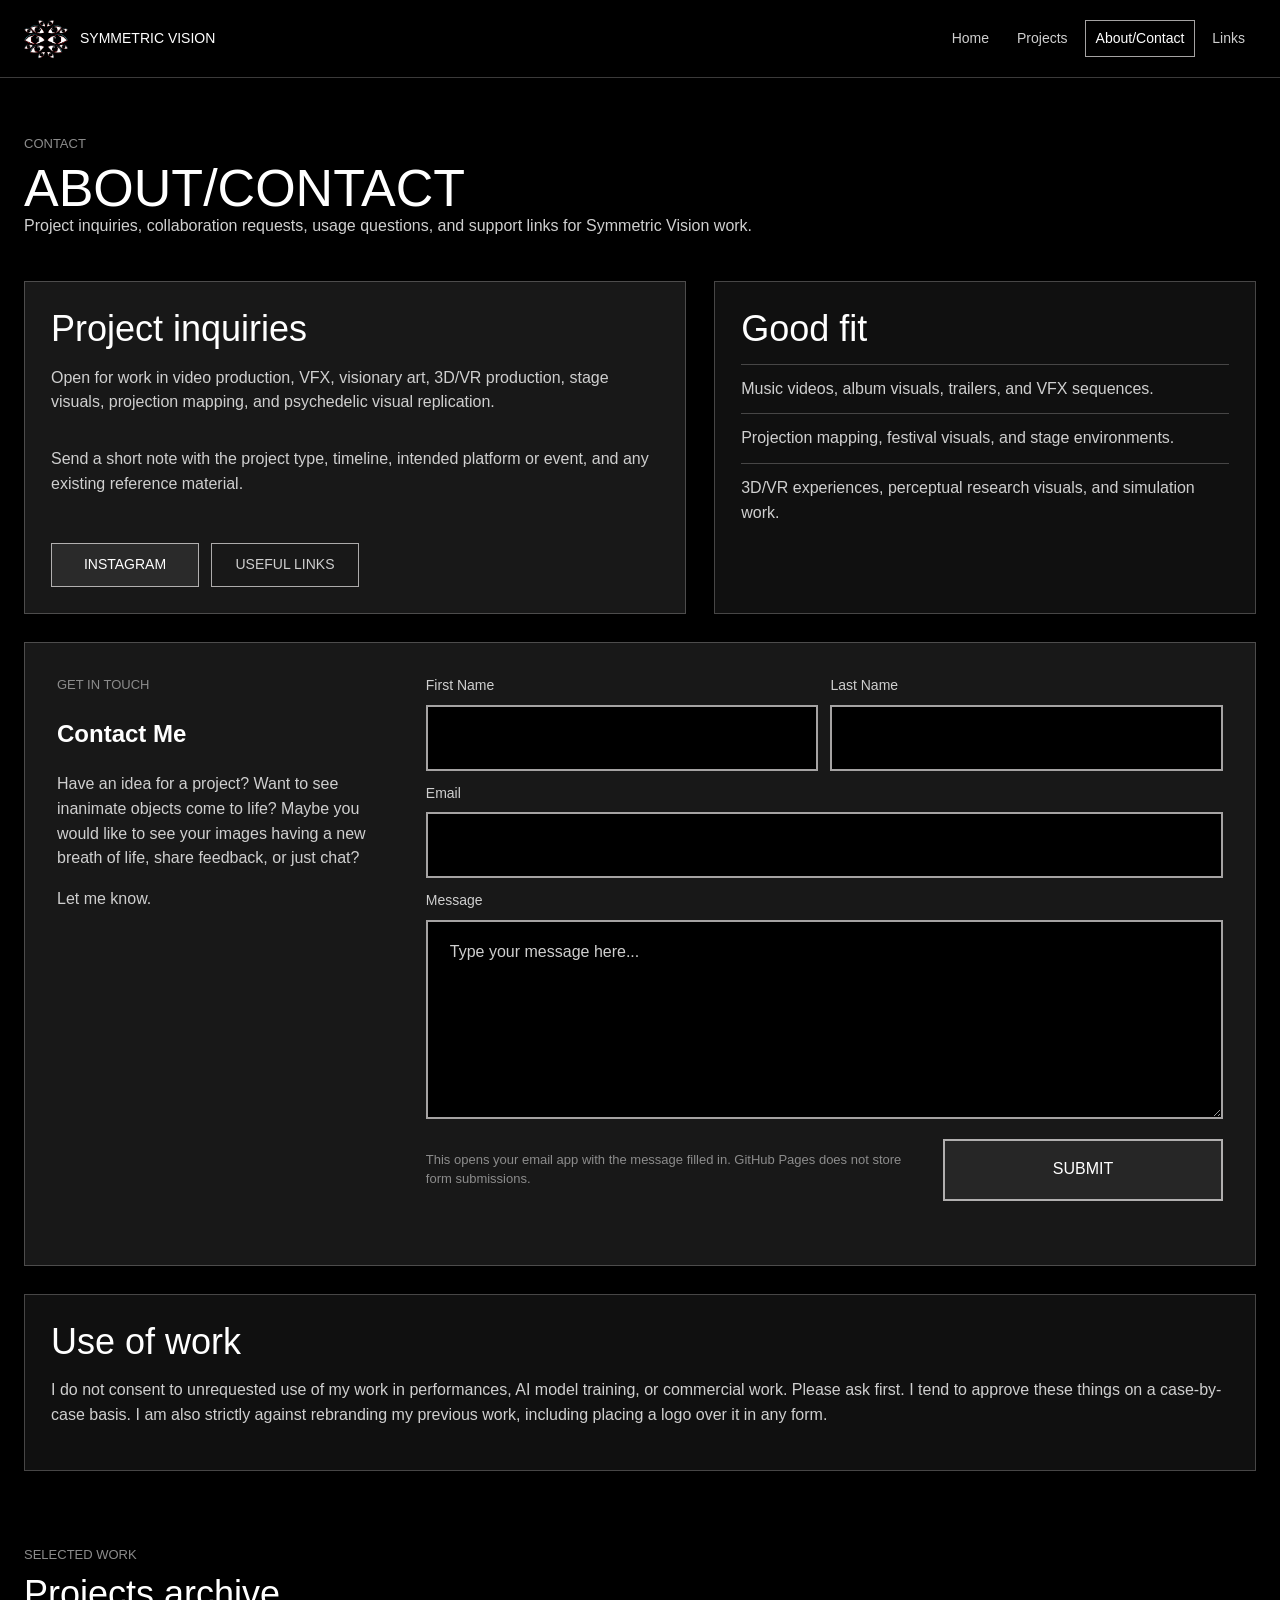
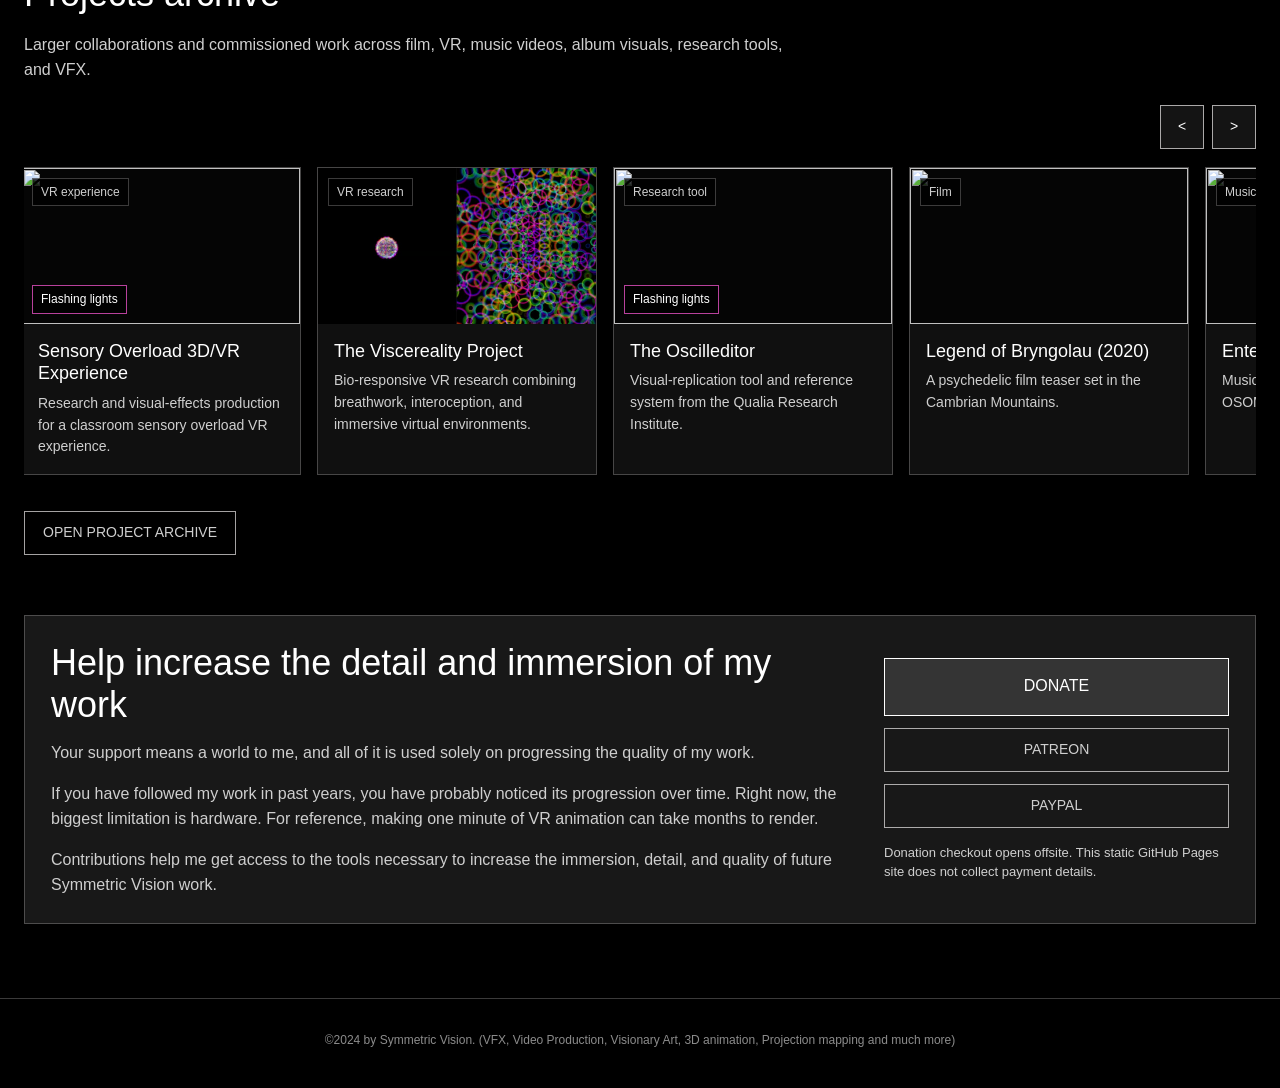
==== commit 595067bd: "Add static contact form" ====
--- a/about-contact.html
+++ b/about-contact.html
@@ -7,6 +7,7 @@
     <meta name="description" content="About Symmetric Vision and contact links for projects in video production, VFX, visionary art, 3D, VR, and projection mapping.">
     <link rel="icon" href="Symmetric%20Vision%20logo.png">
     <link rel="stylesheet" href="styles.css?v=20260602-hero-footer-warnings">
+    <script src="scripts/contact-form.js?v=20260602-mailto" defer></script>
     <script src="scripts/video-carousel.js?v=20260602-projects-page-2" defer></script>
   </head>
   <body>
@@ -52,6 +53,44 @@
         </aside>
       </section>
 
+      <section class="contact-form-section" aria-labelledby="contact-form-title">
+        <div class="contact-form-section__copy">
+          <p class="eyebrow">Get in Touch</p>
+          <h2 id="contact-form-title">Contact Me</h2>
+          <p>Have an idea for a project? Want to see inanimate objects come to life? Maybe you would like to see your images having a new breath of life, share feedback, or just chat?</p>
+          <p>Let me know.</p>
+        </div>
+        <form class="contact-form" data-contact-form data-contact-email="symmetricvision@symmetric-vision.xyz" aria-describedby="contact-form-note">
+          <div class="contact-form__grid">
+            <label class="contact-form__field">
+              <span>First Name</span>
+              <input autocomplete="given-name" name="first-name" required type="text">
+            </label>
+            <label class="contact-form__field">
+              <span>Last Name</span>
+              <input autocomplete="family-name" name="last-name" type="text">
+            </label>
+          </div>
+          <label class="contact-form__field">
+            <span>Email</span>
+            <input autocomplete="email" name="email" required type="email">
+          </label>
+          <label class="contact-form__field">
+            <span>Message</span>
+            <textarea name="message" placeholder="Type your message here..." required rows="7"></textarea>
+          </label>
+          <label class="contact-form__trap" aria-hidden="true">
+            <span>Website</span>
+            <input autocomplete="off" name="website" tabindex="-1" type="text">
+          </label>
+          <div class="contact-form__footer">
+            <p id="contact-form-note" class="contact-form__note">This opens your email app with the message filled in. GitHub Pages does not store form submissions.</p>
+            <button class="button-link contact-form__submit" type="submit">Submit</button>
+          </div>
+          <p class="contact-form__status" data-contact-status role="status" aria-live="polite"></p>
+        </form>
+      </section>
+
       <section class="rights-note">
         <h2>Use of work</h2>
         <p>I do not consent to unrequested use of my work in performances, AI model training, or commercial work. Please ask first. I tend to approve these things on a case-by-case basis. I am also strictly against rebranding my previous work, including placing a logo over it in any form.</p>
--- a/styles.css
+++ b/styles.css
@@ -179,7 +179,33 @@
     -0.05em -0.035em 0 rgba(105, 0, 0, 0.54),
     0.05em 0.04em 0 rgba(0, 72, 88, 0.58),
     0 2px 18px rgba(0, 0, 0, 0.82);
-  animation: hero-title-drift 8.5s ease-in-out infinite alternate;
+}
+
+.hero-title__text {
+  position: relative;
+  z-index: 1;
+}
+
+.hero-title__canvas {
+  position: absolute;
+  left: 50%;
+  top: 50%;
+  z-index: 2;
+  pointer-events: none;
+  opacity: 0;
+  transform: translate(-50%, -50%);
+}
+
+.hero-title.is-liquid-ready {
+  text-shadow: none;
+}
+
+.hero-title.is-liquid-ready .hero-title__text {
+  opacity: 0;
+}
+
+.hero-title.is-liquid-ready .hero-title__canvas {
+  opacity: 1;
 }
 
 .hero p {
@@ -792,6 +818,123 @@
   margin-top: 28px;
 }
 
+.contact-form-section {
+  display: grid;
+  grid-template-columns: minmax(240px, 0.42fr) minmax(0, 1fr);
+  gap: 34px;
+  align-items: start;
+  margin-top: 28px;
+  scroll-margin-top: 170px;
+  border: 1px solid var(--line);
+  background: var(--surface-strong);
+  padding: 32px;
+}
+
+.contact-form-section__copy {
+  max-width: 360px;
+}
+
+.contact-form-section__copy p:not(.eyebrow) {
+  color: var(--text-soft);
+}
+
+.contact-form-section__copy p + p {
+  margin-top: 12px;
+}
+
+.contact-form {
+  display: grid;
+  gap: 12px;
+}
+
+.contact-form__grid {
+  display: grid;
+  grid-template-columns: repeat(2, minmax(0, 1fr));
+  gap: 12px;
+}
+
+.contact-form__field {
+  display: grid;
+  gap: 8px;
+}
+
+.contact-form__field span {
+  color: var(--text-soft);
+  font-size: 14px;
+}
+
+.contact-form__field input,
+.contact-form__field textarea {
+  width: 100%;
+  border: 2px solid var(--line-strong);
+  border-radius: 0;
+  background: #000;
+  color: var(--text);
+  font: inherit;
+  font-size: 16px;
+  line-height: 1.4;
+  padding: 19px 22px;
+  outline: none;
+}
+
+.contact-form__field input {
+  min-height: 66px;
+}
+
+.contact-form__field textarea {
+  min-height: 180px;
+  resize: vertical;
+}
+
+.contact-form__field input::placeholder,
+.contact-form__field textarea::placeholder {
+  color: var(--text-soft);
+  opacity: 1;
+}
+
+.contact-form__field input:focus,
+.contact-form__field textarea:focus {
+  border-color: var(--text);
+  background: rgba(255, 255, 255, 0.04);
+}
+
+.contact-form__trap {
+  position: absolute;
+  left: -9999px;
+  width: 1px;
+  height: 1px;
+  overflow: hidden;
+}
+
+.contact-form__footer {
+  display: grid;
+  grid-template-columns: minmax(0, 1fr) minmax(180px, 280px);
+  gap: 18px;
+  align-items: center;
+  margin-top: 8px;
+}
+
+.contact-form__note,
+.contact-form__status {
+  margin: 0;
+  color: var(--muted);
+  font-size: 13px;
+  line-height: 1.45;
+}
+
+.contact-form__submit {
+  width: 100%;
+  min-height: 62px;
+  justify-self: end;
+  border-width: 2px;
+  background: rgba(255, 255, 255, 0.06);
+  font-size: 16px;
+}
+
+.contact-form__status {
+  min-height: 20px;
+}
+
 .contact-projects {
   padding-inline: 0;
   padding-bottom: 32px;
@@ -986,8 +1129,13 @@
 
   .split-section,
   .contact-grid,
+  .contact-form-section,
   .support-section--donate {
     grid-template-columns: 1fr;
+  }
+
+  .contact-form-section__copy {
+    max-width: 680px;
   }
 }
 
@@ -1048,8 +1196,22 @@
   .contact-card,
   .bio-copy,
   .rights-note,
+  .contact-form-section,
   .support-section {
     padding: 20px;
+  }
+
+  .contact-form__grid,
+  .contact-form__footer {
+    grid-template-columns: 1fr;
+  }
+
+  .contact-form__field input {
+    min-height: 58px;
+  }
+
+  .contact-form__field textarea {
+    min-height: 156px;
   }
 
   .button-link {
@@ -1074,29 +1236,19 @@
     transition-duration: 0.01ms !important;
     animation-duration: 0.01ms !important;
   }
-}
-
-@keyframes hero-title-drift {
-  0% {
-    transform: translate3d(-4px, 2px, 0);
+
+  .hero-title.is-liquid-ready {
     text-shadow:
-      -0.045em -0.032em 0 rgba(105, 0, 0, 0.5),
-      0.048em 0.038em 0 rgba(0, 72, 88, 0.54),
+      -0.05em -0.035em 0 rgba(105, 0, 0, 0.54),
+      0.05em 0.04em 0 rgba(0, 72, 88, 0.58),
       0 2px 18px rgba(0, 0, 0, 0.82);
   }
 
-  45% {
-    text-shadow:
-      -0.062em -0.038em 0 rgba(105, 0, 0, 0.58),
-      0.04em 0.052em 0 rgba(0, 86, 106, 0.6),
-      0 2px 18px rgba(0, 0, 0, 0.82);
-  }
-
-  100% {
-    transform: translate3d(4px, -2px, 0);
-    text-shadow:
-      -0.04em -0.046em 0 rgba(105, 0, 0, 0.54),
-      0.064em 0.034em 0 rgba(0, 72, 88, 0.62),
-      0 2px 18px rgba(0, 0, 0, 0.82);
-  }
-}
+  .hero-title.is-liquid-ready .hero-title__text {
+    opacity: 1;
+  }
+
+  .hero-title.is-liquid-ready .hero-title__canvas {
+    display: none;
+  }
+}
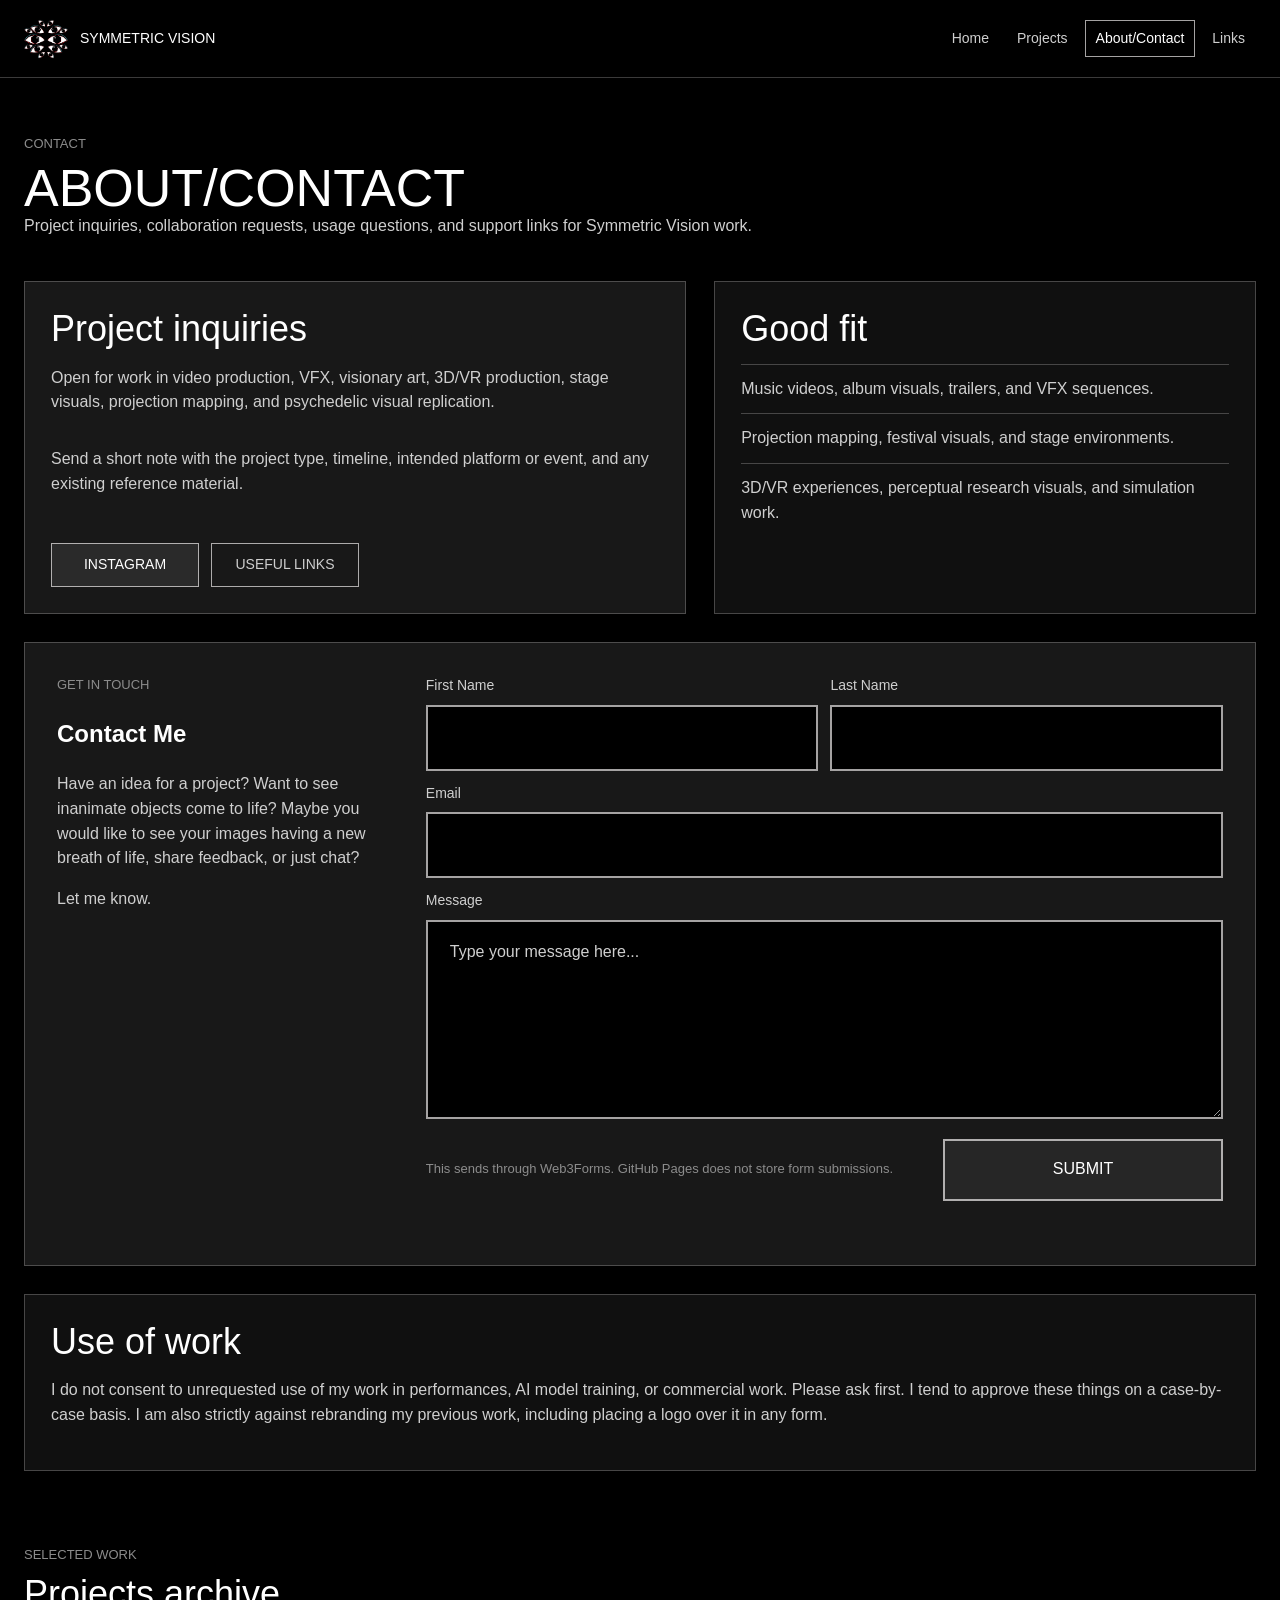
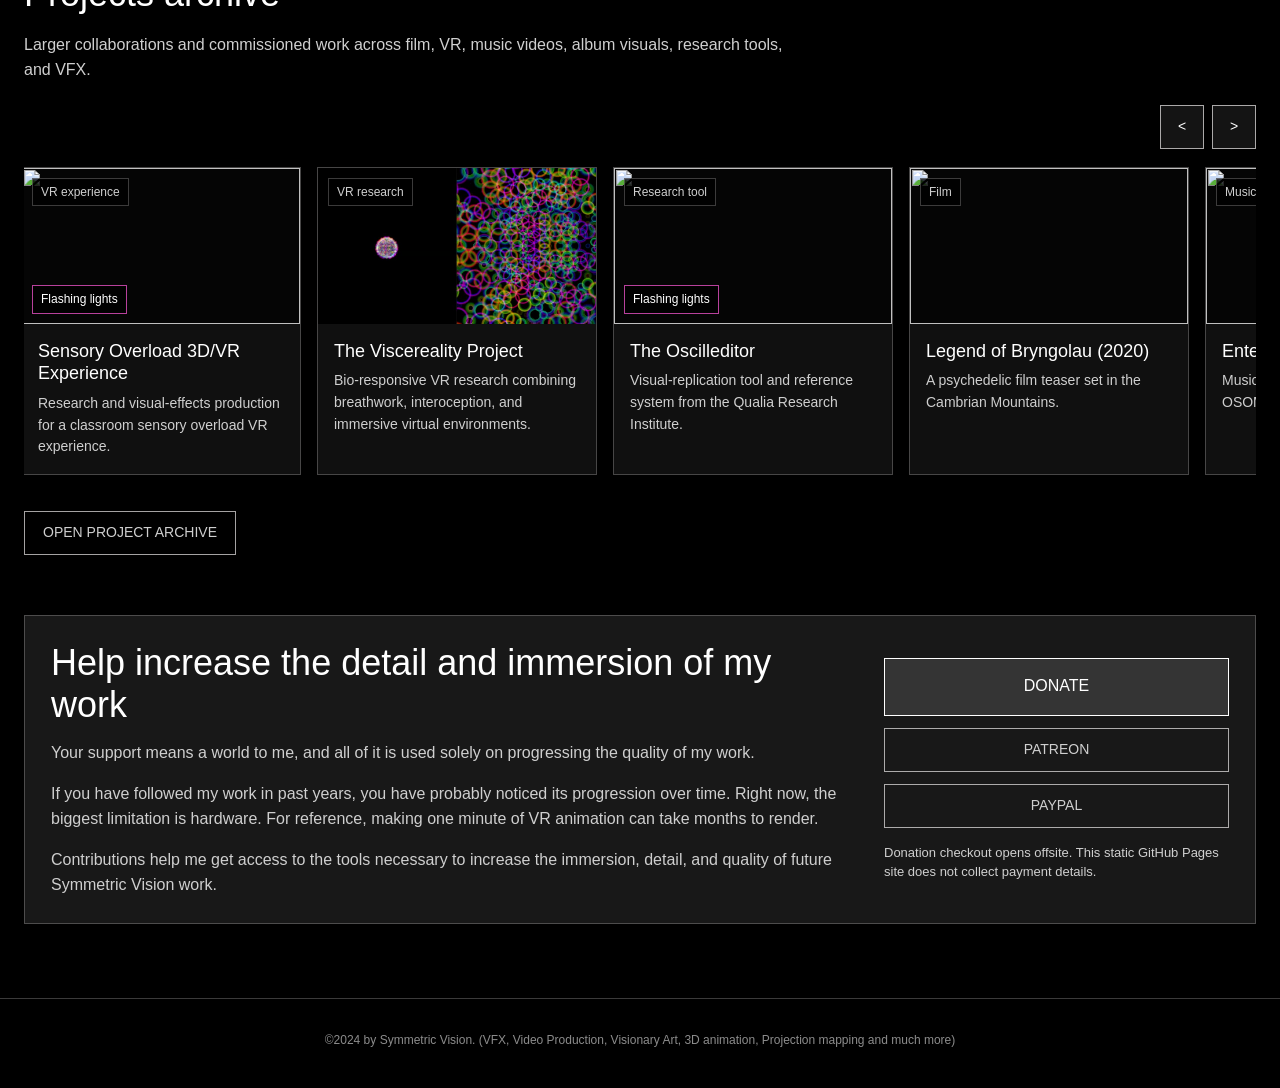
==== commit d49682c4: "Connect contact form to Web3Forms" ====
--- a/about-contact.html
+++ b/about-contact.html
@@ -7,7 +7,7 @@
     <meta name="description" content="About Symmetric Vision and contact links for projects in video production, VFX, visionary art, 3D, VR, and projection mapping.">
     <link rel="icon" href="Symmetric%20Vision%20logo.png">
     <link rel="stylesheet" href="styles.css?v=20260602-hero-footer-warnings">
-    <script src="scripts/contact-form.js?v=20260602-mailto" defer></script>
+    <script src="scripts/contact-form.js?v=20260604-web3forms" defer></script>
     <script src="scripts/video-carousel.js?v=20260602-projects-page-2" defer></script>
   </head>
   <body>
@@ -60,15 +60,19 @@
           <p>Have an idea for a project? Want to see inanimate objects come to life? Maybe you would like to see your images having a new breath of life, share feedback, or just chat?</p>
           <p>Let me know.</p>
         </div>
-        <form class="contact-form" data-contact-form data-contact-email="symmetricvision@symmetric-vision.xyz" aria-describedby="contact-form-note">
+        <form id="contact-form" class="contact-form" action="https://api.web3forms.com/submit" method="POST" data-contact-form aria-describedby="contact-form-note">
+          <input type="hidden" name="access_key" value="0c7d85e8-827c-4c28-9021-be5d604af484">
+          <input type="hidden" name="subject" value="New Symmetric Vision website inquiry">
+          <input type="hidden" name="from_name" value="Symmetric Vision Website">
+          <input type="hidden" name="redirect" value="https://symmetric-vision.xyz/about-contact.html?sent=true#contact-form">
           <div class="contact-form__grid">
             <label class="contact-form__field">
               <span>First Name</span>
-              <input autocomplete="given-name" name="first-name" required type="text">
+              <input autocomplete="given-name" name="first_name" required type="text">
             </label>
             <label class="contact-form__field">
               <span>Last Name</span>
-              <input autocomplete="family-name" name="last-name" type="text">
+              <input autocomplete="family-name" name="last_name" type="text">
             </label>
           </div>
           <label class="contact-form__field">
@@ -83,8 +87,9 @@
             <span>Website</span>
             <input autocomplete="off" name="website" tabindex="-1" type="text">
           </label>
+          <input class="contact-form__botcheck" name="botcheck" tabindex="-1" type="checkbox">
           <div class="contact-form__footer">
-            <p id="contact-form-note" class="contact-form__note">This opens your email app with the message filled in. GitHub Pages does not store form submissions.</p>
+            <p id="contact-form-note" class="contact-form__note">This sends through Web3Forms. GitHub Pages does not store form submissions.</p>
             <button class="button-link contact-form__submit" type="submit">Submit</button>
           </div>
           <p class="contact-form__status" data-contact-status role="status" aria-live="polite"></p>
--- a/styles.css
+++ b/styles.css
@@ -898,7 +898,8 @@
   background: rgba(255, 255, 255, 0.04);
 }
 
-.contact-form__trap {
+.contact-form__trap,
+.contact-form__botcheck {
   position: absolute;
   left: -9999px;
   width: 1px;
@@ -931,8 +932,21 @@
   font-size: 16px;
 }
 
+.contact-form__submit:disabled {
+  cursor: wait;
+  opacity: 0.62;
+}
+
 .contact-form__status {
   min-height: 20px;
+}
+
+.contact-form__status[data-state="success"] {
+  color: #bff0c8;
+}
+
+.contact-form__status[data-state="error"] {
+  color: #ffb7b7;
 }
 
 .contact-projects {
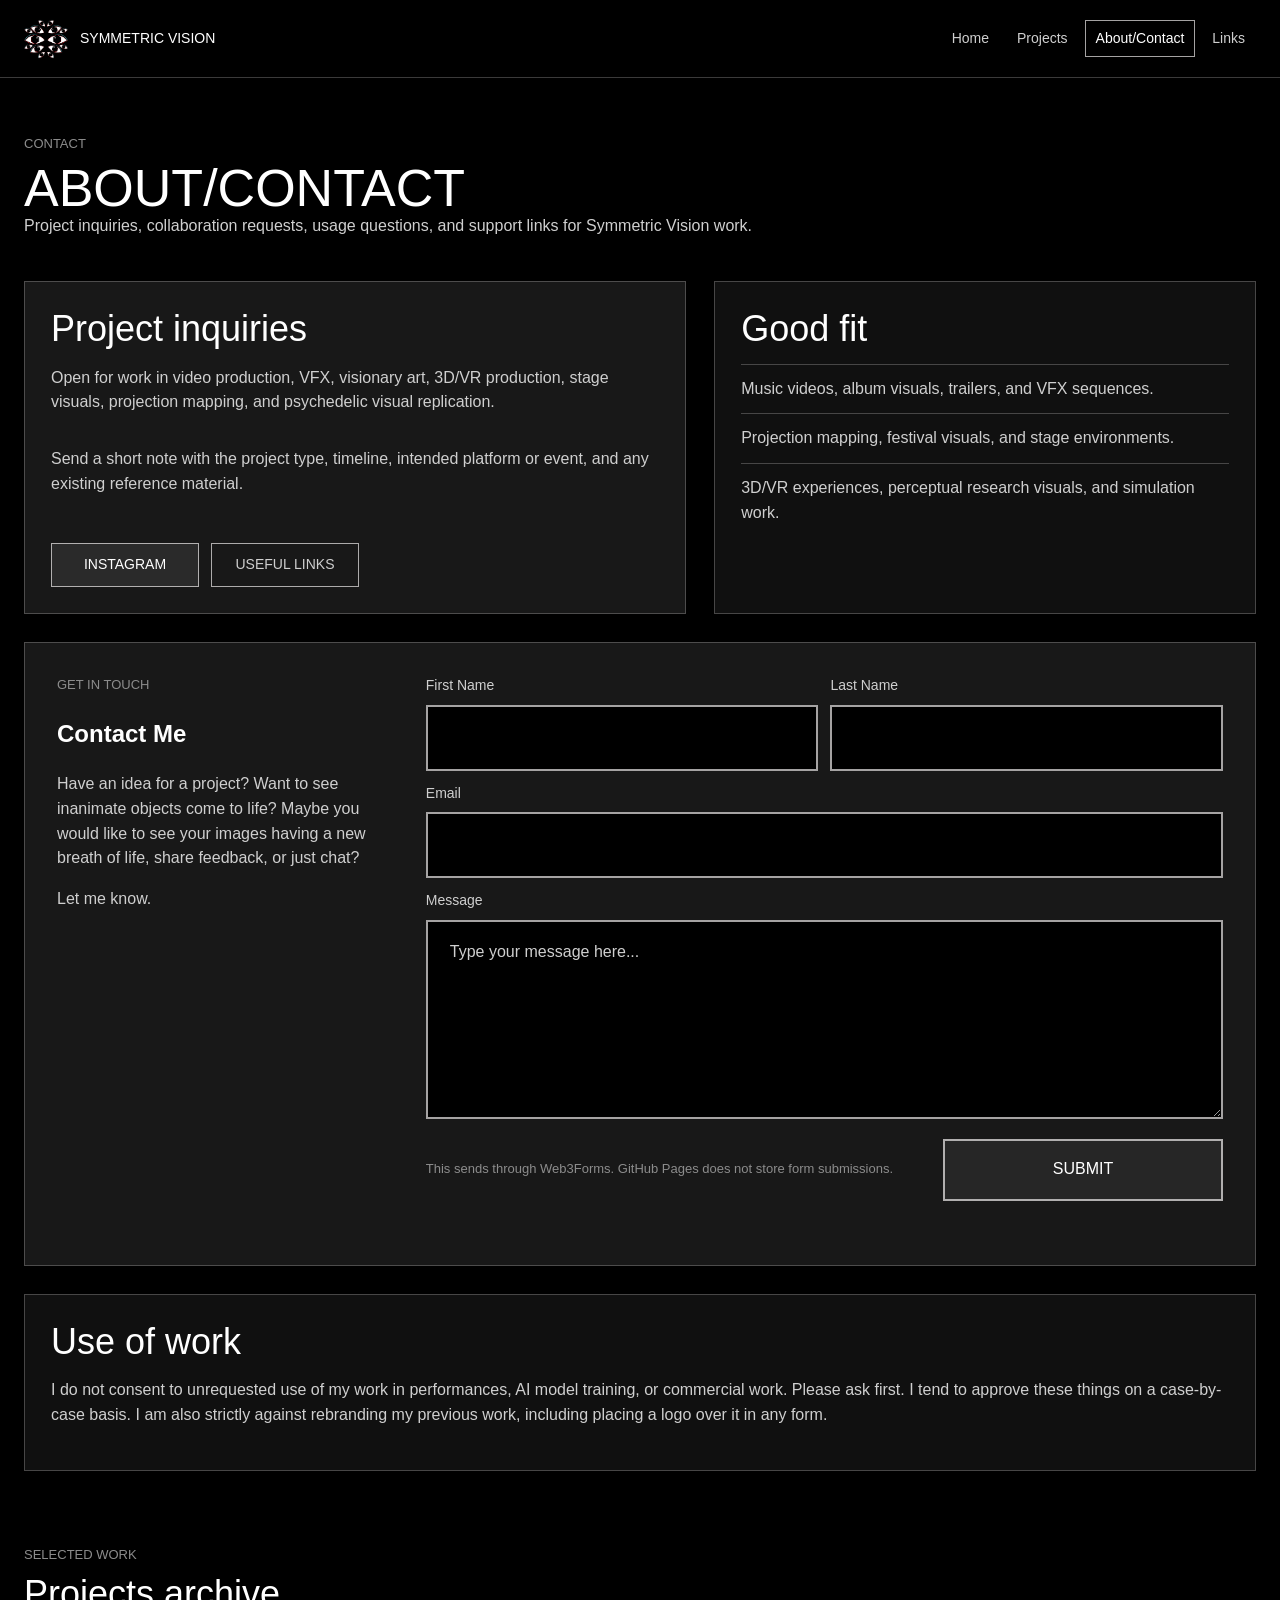
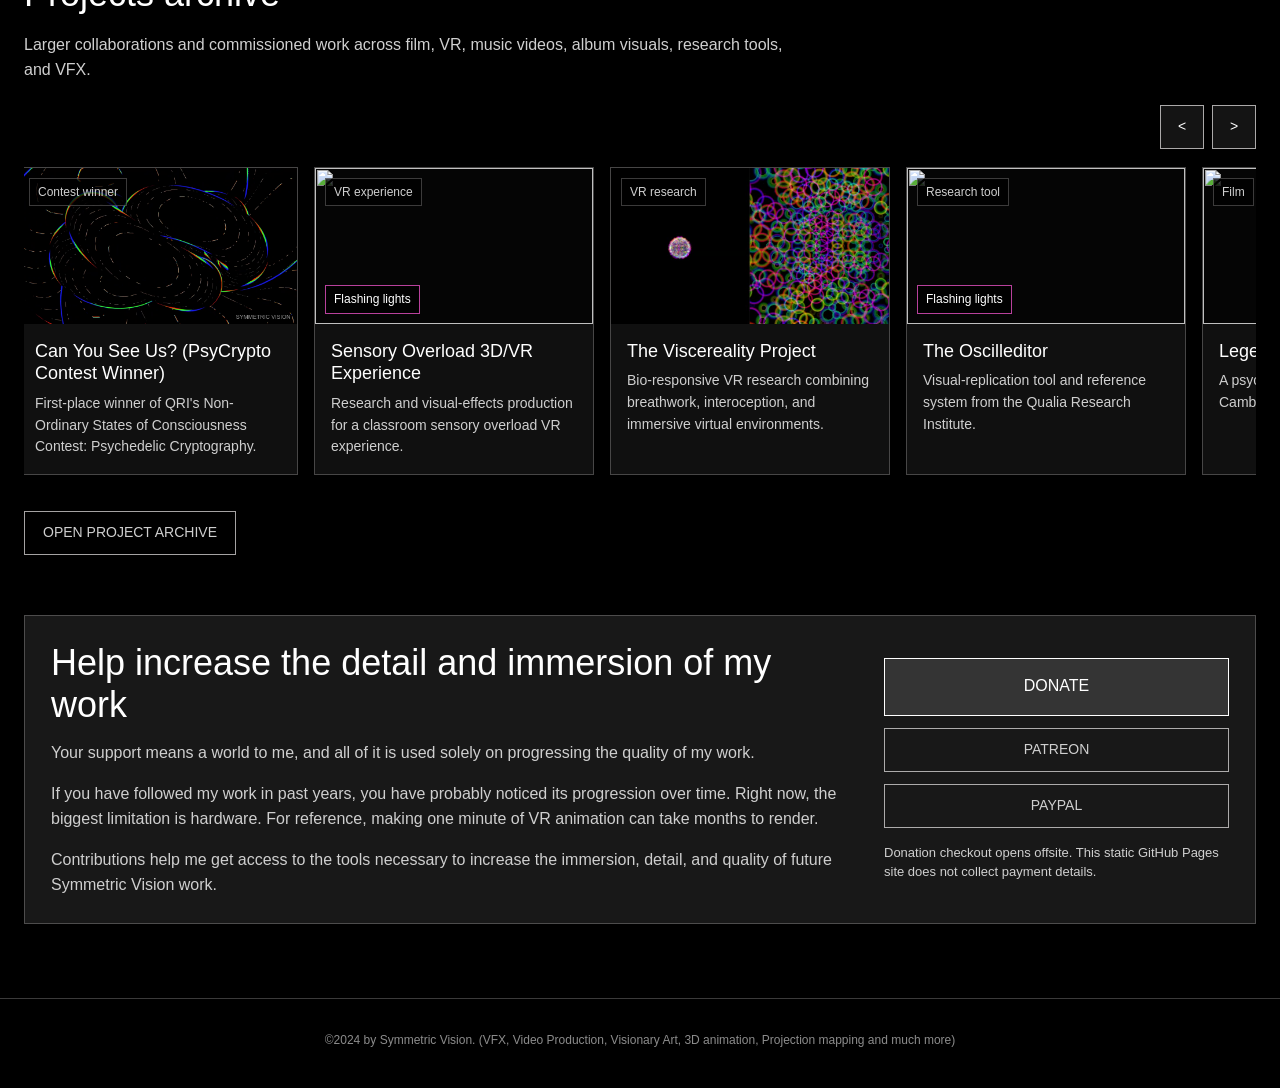
==== commit 2694a2a0: "Add Symmetric Vision favicon assets" ====
--- a/about-contact.html
+++ b/about-contact.html
@@ -5,7 +5,11 @@
     <meta name="viewport" content="width=device-width, initial-scale=1">
     <title>About/Contact | Symmetric Vision</title>
     <meta name="description" content="About Symmetric Vision and contact links for projects in video production, VFX, visionary art, 3D, VR, and projection mapping.">
-    <link rel="icon" href="Symmetric%20Vision%20logo.png">
+    <link rel="icon" href="favicon.ico" sizes="any">
+    <link rel="icon" type="image/png" sizes="32x32" href="assets/icons/favicon-32x32.png">
+    <link rel="apple-touch-icon" sizes="180x180" href="assets/icons/apple-touch-icon.png">
+    <link rel="manifest" href="site.webmanifest">
+    <meta name="theme-color" content="#000000">
     <link rel="stylesheet" href="styles.css?v=20260602-hero-footer-warnings">
     <script src="scripts/contact-form.js?v=20260604-web3forms" defer></script>
     <script src="scripts/video-carousel.js?v=20260602-projects-page-2" defer></script>
--- a/styles.css
+++ b/styles.css
@@ -439,6 +439,29 @@
   border: 0;
 }
 
+.project-showcase__fullscreen {
+  position: absolute;
+  right: 12px;
+  top: 12px;
+  z-index: 3;
+  min-height: 38px;
+  padding: 8px 12px;
+  border: 1px solid var(--line-strong);
+  background: rgba(0, 0, 0, 0.72);
+  color: var(--text);
+  font: inherit;
+  font-size: 12px;
+  text-transform: uppercase;
+  cursor: pointer;
+  transition: border-color 160ms ease, background-color 160ms ease;
+}
+
+.project-showcase__fullscreen:hover,
+.project-showcase__fullscreen:focus-visible {
+  border-color: var(--text);
+  background: rgba(0, 0, 0, 0.88);
+}
+
 .project-showcase__content {
   min-width: 0;
   display: flex;
